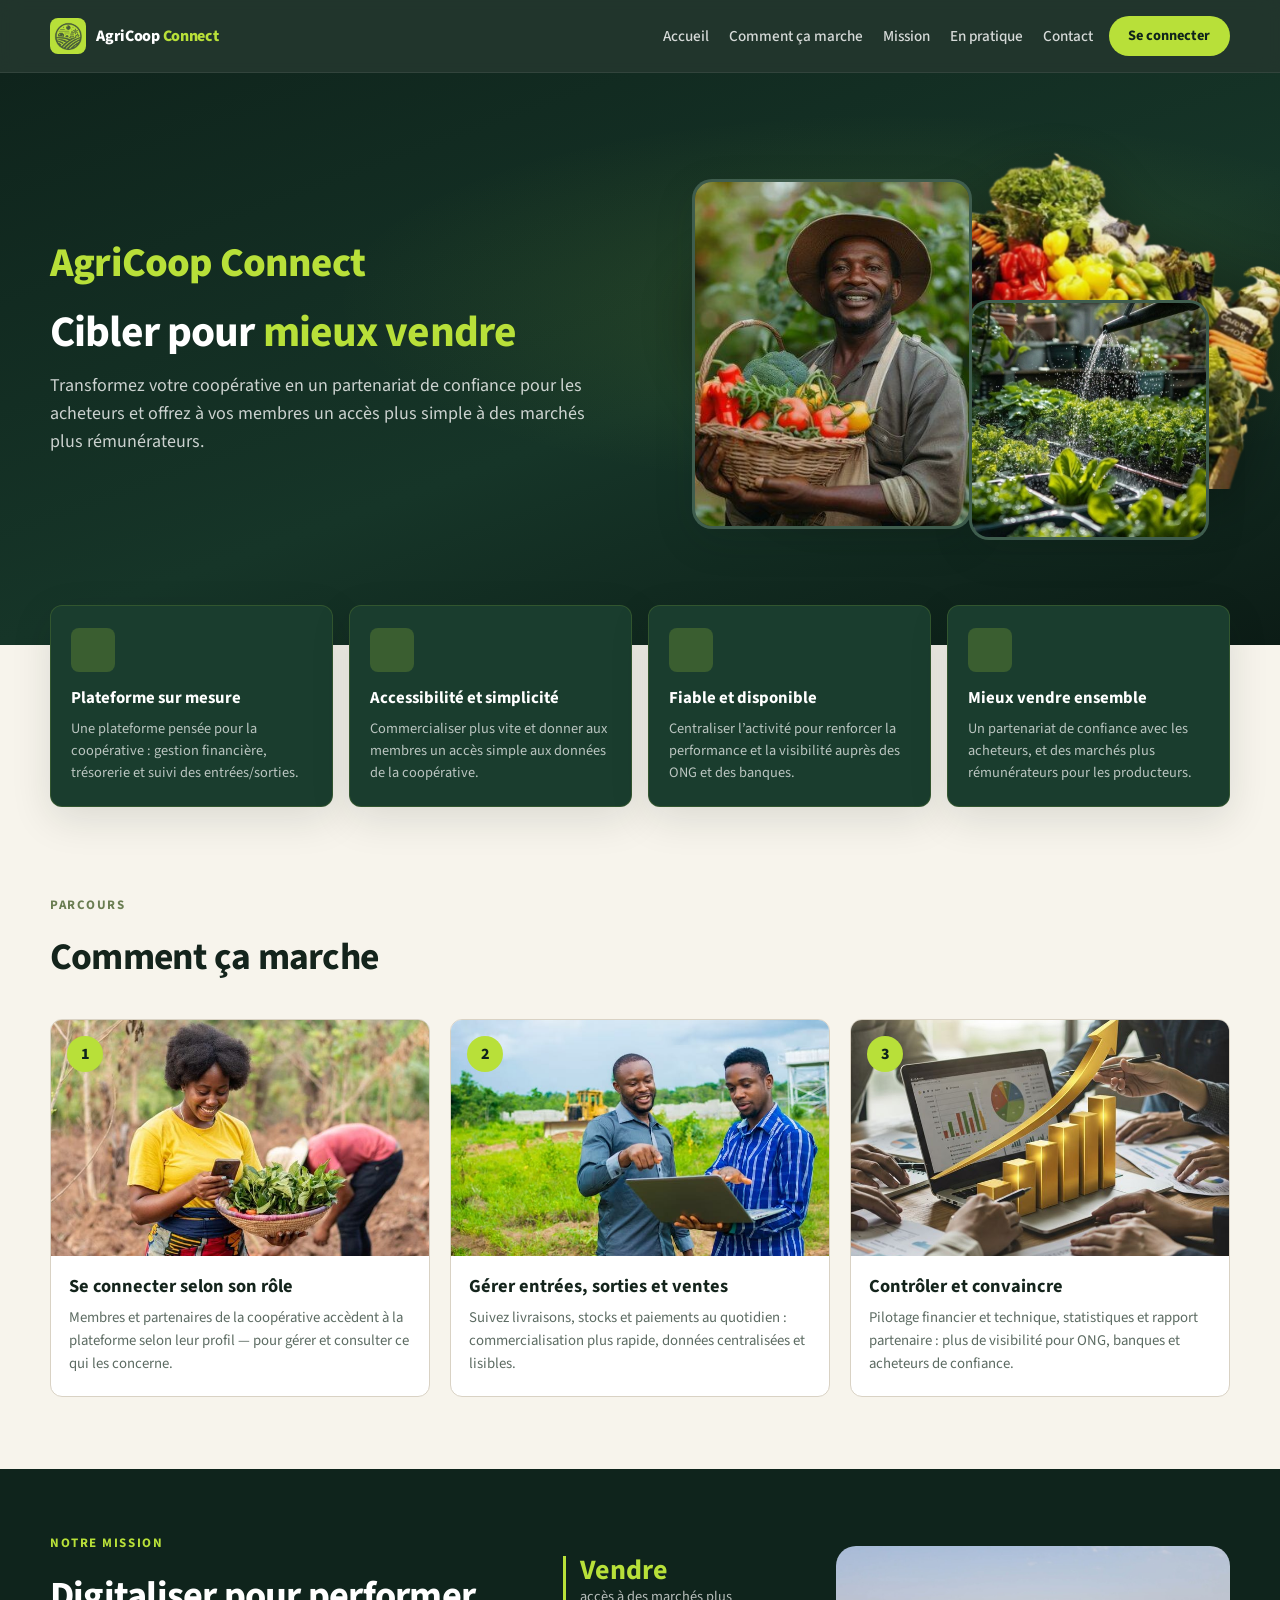
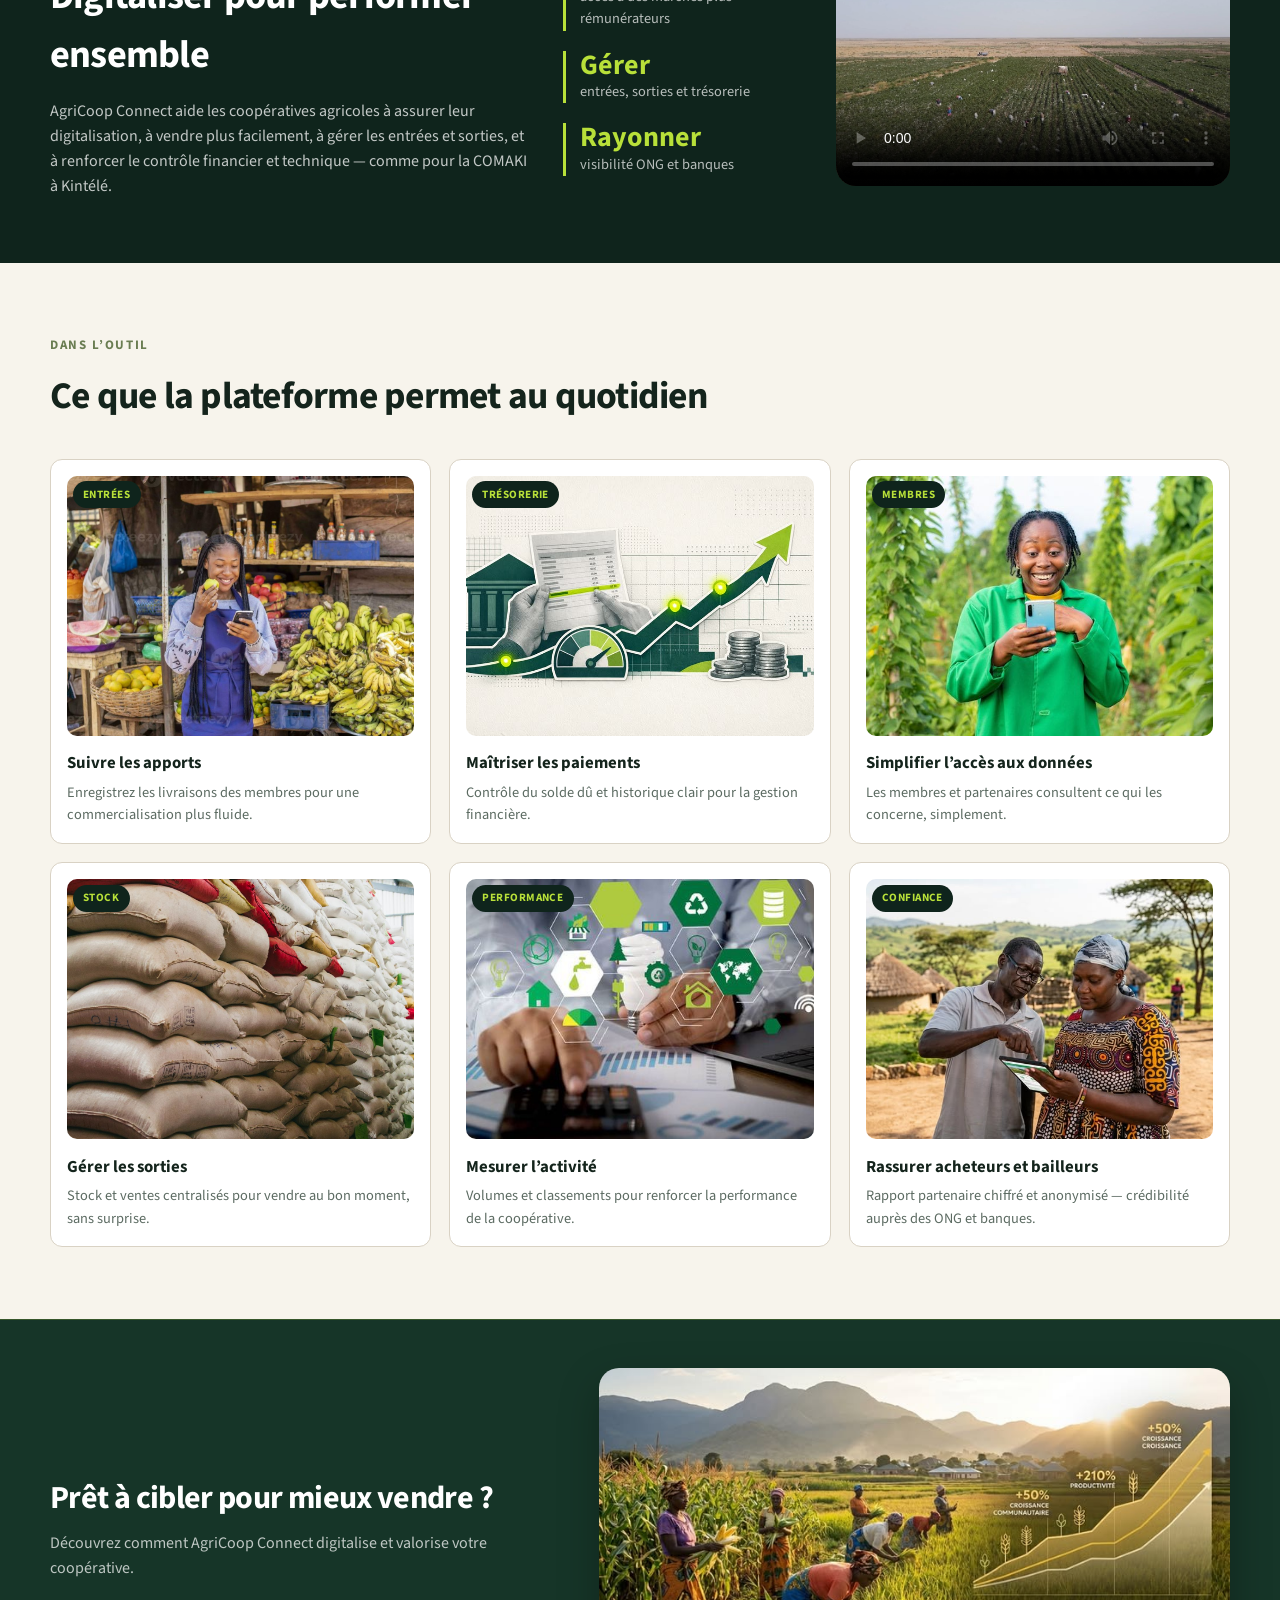
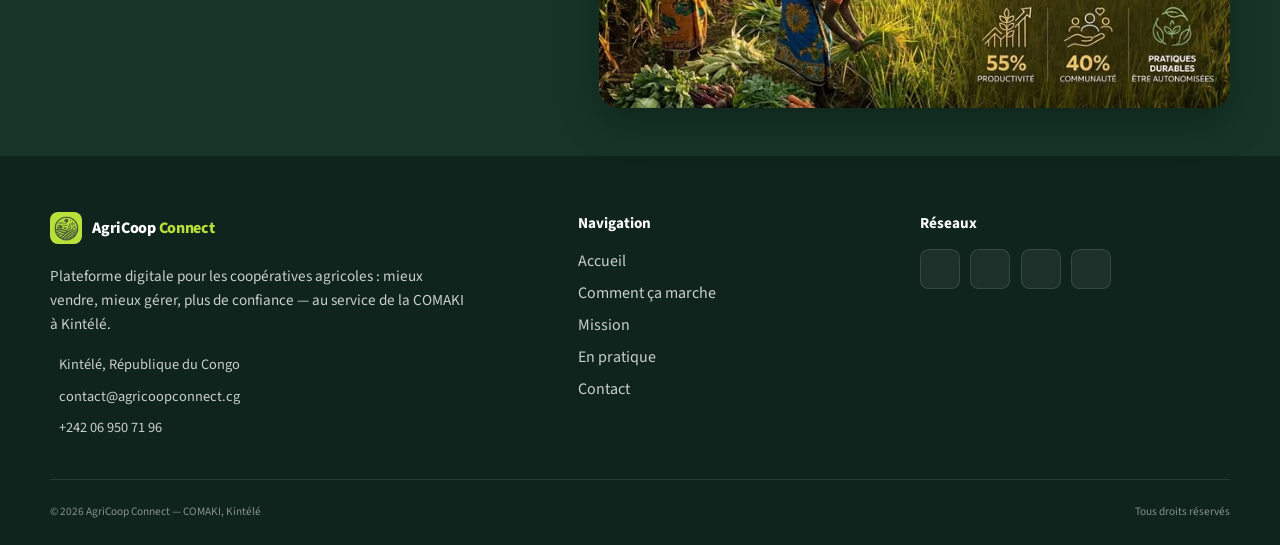
==== frontend/LandingPage/index.html @ df848887 "feat: ajoute la landing page AgriCoop Connect" ====
<!DOCTYPE html>
<html lang="fr">
<head>
  <meta charset="UTF-8">
  <meta name="viewport" content="width=device-width, initial-scale=1.0">
  <title>AgriCoop Connect — Cibler pour mieux vendre</title>
  <meta name="description" content="AgriCoop Connect aide les coopératives agricoles à digitaliser leur gestion, vendre plus facilement et renforcer le contrôle financier — pour les membres, les acheteurs et les partenaires.">
  <meta property="og:type" content="website">
  <meta property="og:locale" content="fr_CG">
  <meta property="og:title" content="AgriCoop Connect — Cibler pour mieux vendre">
  <meta property="og:description" content="Plateforme digitale pour les coopératives agricoles : mieux vendre, mieux gérer, plus de confiance.">
  <meta property="og:image" content="images/cta-cibler.png">
  <link rel="preconnect" href="https://fonts.googleapis.com">
  <link rel="preconnect" href="https://fonts.gstatic.com" crossorigin>
  <link href="https://fonts.googleapis.com/css2?family=Source+Sans+3:wght@400;500;600;700;800&display=swap" rel="stylesheet">
  <link rel="stylesheet" href="https://cdn.hugeicons.com/font/hgi-stroke-rounded.css">
  <link rel="stylesheet" href="landing.css">
</head>
<body>
  <input type="checkbox" id="nav-toggle" class="nav-toggle" hidden>

  <header class="site-header">
    <div class="container header-inner">
      <a class="logo" href="#home">
        <img class="logo-img" src="images/logo-agricoop.png" alt="">
        <span class="logo-text">AgriCoop <span class="logo-accent">Connect</span></span>
      </a>

      <nav id="main-nav" class="main-nav" aria-label="Navigation principale">
        <ul>
          <li><a href="#home">Accueil</a></li>
          <li><a href="#how-it-works">Comment ça marche</a></li>
          <li><a href="#mission">Mission</a></li>
          <li><a href="#practice">En pratique</a></li>
          <li><a href="#contact">Contact</a></li>
        </ul>
      </nav>

      <div class="header-actions">
        <a class="btn btn-primary header-login" href="../login/login.html">Se connecter</a>
        <label for="nav-toggle" class="hamburger" aria-label="Ouvrir ou fermer le menu">
          <span></span><span></span><span></span>
        </label>
      </div>
    </div>
  </header>

  <label for="nav-toggle" class="menu-overlay" aria-label="Fermer le menu"></label>

  <main id="main-content">
    <section id="home" class="hero" aria-labelledby="hero-title">
      <div class="container hero-grid">
        <div class="hero-content">
          <p class="hero-brand">AgriCoop Connect</p>
          <h1 id="hero-title">Cibler pour <span>mieux vendre</span></h1>
          <p class="hero-text">
            Transformez votre coopérative en un partenariat de confiance pour les acheteurs
            et offrez à vos membres un accès plus simple à des marchés plus rémunérateurs.
          </p>
          <p class="hero-actions">
            <a class="btn btn-primary" href="../login/login.html">Se connecter</a>
          </p>
        </div>

        <div class="hero-media">
          <img class="hero-bg" src="images/hero-fond.png" alt="" aria-hidden="true">
          <img class="hero-img hero-img-1" src="images/hero-recolte.jpg" alt="Agriculteurs récoltant des légumes dans un champ">
          <img class="hero-img hero-img-2" src="images/hero-legumes.jpg" alt="Panier de légumes frais issus de la coopérative">
        </div>
      </div>
    </section>

    <section class="features" aria-labelledby="features-title">
      <div class="container">
        <h2 id="features-title" class="sr-only">Nos engagements</h2>
        <ul class="features-grid">
          <li class="feature-card">
            <span class="feature-icon" aria-hidden="true">
              <i class="hgi-stroke hgi-money-bag-02"></i>
            </span>
            <h3>Plateforme sur mesure</h3>
            <p>Une plateforme pensée pour la coopérative : gestion financière, trésorerie et suivi des entrées/sorties.</p>
          </li>
          <li class="feature-card">
            <span class="feature-icon" aria-hidden="true">
              <i class="hgi-stroke hgi-flash"></i>
            </span>
            <h3>Accessibilité et simplicité</h3>
            <p>Commercialiser plus vite et donner aux membres un accès simple aux données de la coopérative.</p>
          </li>
          <li class="feature-card">
            <span class="feature-icon" aria-hidden="true">
              <i class="hgi-stroke hgi-shield-01"></i>
            </span>
            <h3>Fiable et disponible</h3>
            <p>Centraliser l’activité pour renforcer la performance et la visibilité auprès des ONG et des banques.</p>
          </li>
          <li class="feature-card">
            <span class="feature-icon" aria-hidden="true">
              <i class="hgi-stroke hgi-target-01"></i>
            </span>
            <h3>Mieux vendre ensemble</h3>
            <p>Un partenariat de confiance avec les acheteurs, et des marchés plus rémunérateurs pour les producteurs.</p>
          </li>
        </ul>
      </div>
    </section>

    <section id="how-it-works" class="section section-light" aria-labelledby="how-title">
      <div class="container">
        <header class="section-header">
          <p class="section-label section-label-muted">Parcours</p>
          <h2 id="how-title">Comment ça marche</h2>
        </header>

        <ol class="steps-grid">
          <li class="step-card">
            <span class="step-number" aria-hidden="true">1</span>
            <img src="images/etape-connexion.jpg" alt="Écran de connexion à AgriCoop Connect selon le rôle">
            <h3>Se connecter selon son rôle</h3>
            <p>
              Membres et partenaires de la coopérative accèdent à la plateforme
              selon leur profil — pour gérer et consulter ce qui les concerne.
            </p>
          </li>
          <li class="step-card">
            <span class="step-number" aria-hidden="true">2</span>
            <img src="images/etape-saisie.jpg" alt="Saisie d’une livraison et suivi des stocks dans l’outil">
            <h3>Gérer entrées, sorties et ventes</h3>
            <p>
              Suivez livraisons, stocks et paiements au quotidien :
              commercialisation plus rapide, données centralisées et lisibles.
            </p>
          </li>
          <li class="step-card">
            <span class="step-number" aria-hidden="true">3</span>
            <img src="images/etape-pilotage.jpg" alt="Tableau de bord avec statistiques et rapport partenaire">
            <h3>Contrôler et convaincre</h3>
            <p>
              Pilotage financier et technique, statistiques et rapport partenaire :
              plus de visibilité pour ONG, banques et acheteurs de confiance.
            </p>
          </li>
        </ol>
      </div>
    </section>

    <section id="mission" class="mission-banner" aria-labelledby="mission-title">
      <div class="container mission-grid">
        <div class="mission-content">
          <p class="section-label">Notre mission</p>
          <h2 id="mission-title">Digitaliser pour performer ensemble</h2>
          <p>
            AgriCoop Connect aide les coopératives agricoles à assurer leur digitalisation,
            à vendre plus facilement, à gérer les entrées et sorties, et à renforcer
            le contrôle financier et technique — comme pour la COMAKI à Kintélé.
          </p>
        </div>

        <ul class="mission-stats">
          <li>
            <strong>Vendre</strong>
            <span>accès à des marchés plus rémunérateurs</span>
          </li>
          <li>
            <strong>Gérer</strong>
            <span>entrées, sorties et trésorerie</span>
          </li>
          <li>
            <strong>Rayonner</strong>
            <span>visibilité ONG et banques</span>
          </li>
        </ul>

        <div class="mission-media">
          <video
            class="mission-video"
            src="images/ferme-champ.mp4"
            poster="images/ferme-champ-poster.jpg"
            controls
            playsinline
            preload="metadata"
            aria-label="Champ cultivé et activité des membres de la coopérative"
          ></video>
        </div>
      </div>
    </section>

    <section id="practice" class="section section-light" aria-labelledby="practice-title">
      <div class="container">
        <header class="section-header">
          <p class="section-label section-label-muted">Dans l’outil</p>
          <h2 id="practice-title">Ce que la plateforme permet au quotidien</h2>
        </header>

        <ul class="cards-grid">
          <li class="card">
            <span class="card-tag">Entrées</span>
            <img src="images/pratique-livraison.jpg" alt="Pesée de sacs de produits lors d’une livraison">
            <h3>Suivre les apports</h3>
            <p>Enregistrez les livraisons des membres pour une commercialisation plus fluide.</p>
          </li>
          <li class="card">
            <span class="card-tag">Trésorerie</span>
            <img src="images/pratique-paiement.jpg" alt="Remise d’un paiement à un membre de la coopérative">
            <h3>Maîtriser les paiements</h3>
            <p>Contrôle du solde dû et historique clair pour la gestion financière.</p>
          </li>
          <li class="card">
            <span class="card-tag">Membres</span>
            <img src="images/pratique-membre.jpg" alt="Groupe de membres de la coopérative agricole">
            <h3>Simplifier l’accès aux données</h3>
            <p>Les membres et partenaires consultent ce qui les concerne, simplement.</p>
          </li>
          <li class="card">
            <span class="card-tag">Stock</span>
            <img src="images/pratique-stock.jpg" alt="Sacs de stock entreposés dans un magasin agricole">
            <h3>Gérer les sorties</h3>
            <p>Stock et ventes centralisés pour vendre au bon moment, sans surprise.</p>
          </li>
          <li class="card">
            <span class="card-tag">Performance</span>
            <img src="images/pratique-classement.jpg" alt="Producteur consultant le suivi des volumes livrés">
            <h3>Mesurer l’activité</h3>
            <p>Volumes et classements pour renforcer la performance de la coopérative.</p>
          </li>
          <li class="card">
            <span class="card-tag">Confiance</span>
            <img src="images/pratique-rapport.jpg" alt="Échange d’un rapport chiffré avec un partenaire">
            <h3>Rassurer acheteurs et bailleurs</h3>
            <p>Rapport partenaire chiffré et anonymisé — crédibilité auprès des ONG et banques.</p>
          </li>
        </ul>
      </div>
    </section>

    <section class="cta" aria-labelledby="cta-title">
      <div class="container cta-grid">
        <div class="cta-content">
          <h2 id="cta-title">Prêt à cibler pour mieux vendre ?</h2>
          <p>Découvrez comment AgriCoop Connect digitalise et valorise votre coopérative.</p>
          <p class="cta-actions">
            <a class="btn btn-primary" href="../login/login.html">Se connecter</a>
          </p>
        </div>
        <div class="cta-media">
          <img src="images/cta-cibler.png" alt="Productrices au travail dans un champ">
        </div>
      </div>
    </section>
  </main>

  <footer id="contact" class="site-footer">
    <div class="container footer-grid">
      <div class="footer-brand">
        <a class="logo" href="#home">
          <img class="logo-img" src="images/logo-agricoop.png" alt="">
          <span class="logo-text">AgriCoop <span class="logo-accent">Connect</span></span>
        </a>
        <p>
          Plateforme digitale pour les coopératives agricoles : mieux vendre, mieux gérer,
          plus de confiance — au service de la COMAKI à Kintélé.
        </p>
        <address class="footer-contact">
          <p>
            <i class="hgi-stroke hgi-location-01" aria-hidden="true"></i>
            Kintélé, République du Congo
          </p>
          <p>
            <i class="hgi-stroke hgi-mail-01" aria-hidden="true"></i>
            <a href="mailto:contact@agricoopconnect.cg">contact@agricoopconnect.cg</a>
          </p>
          <p>
            <i class="hgi-stroke hgi-call" aria-hidden="true"></i>
            <a href="tel:+242069507196">+242 06 950 71 96</a>
          </p>
        </address>
      </div>

      <nav aria-labelledby="footer-nav-title">
        <h2 id="footer-nav-title" class="footer-title">Navigation</h2>
        <ul>
          <li><a href="#home">Accueil</a></li>
          <li><a href="#how-it-works">Comment ça marche</a></li>
          <li><a href="#mission">Mission</a></li>
          <li><a href="#practice">En pratique</a></li>
          <li><a href="#contact">Contact</a></li>
        </ul>
      </nav>

      <div>
        <h2 class="footer-title" id="footer-social-title">Réseaux</h2>
        <ul class="social-links" aria-labelledby="footer-social-title">
          <li>
            <a href="https://www.facebook.com/" target="_blank" rel="noopener noreferrer" aria-label="Facebook (nouvel onglet)">
              <i class="hgi-stroke hgi-facebook-02" aria-hidden="true"></i>
            </a>
          </li>
          <li>
            <a href="https://www.instagram.com/" target="_blank" rel="noopener noreferrer" aria-label="Instagram (nouvel onglet)">
              <i class="hgi-stroke hgi-instagram" aria-hidden="true"></i>
            </a>
          </li>
          <li>
            <a href="https://www.linkedin.com/" target="_blank" rel="noopener noreferrer" aria-label="LinkedIn (nouvel onglet)">
              <i class="hgi-stroke hgi-linkedin-02" aria-hidden="true"></i>
            </a>
          </li>
          <li>
            <a href="https://wa.me/242069507196" target="_blank" rel="noopener noreferrer" aria-label="WhatsApp (nouvel onglet)">
              <i class="hgi-stroke hgi-whatsapp" aria-hidden="true"></i>
            </a>
          </li>
        </ul>
      </div>
    </div>
    <div class="container footer-bottom">
      <p><small>© 2026 AgriCoop Connect — COMAKI, Kintélé</small></p>
      <p><small>Tous droits réservés</small></p>
    </div>
  </footer>
</body>
</html>
---- frontend/LandingPage/landing.css ----
/* AgriCoop Connect — Landing page */

:root {
  --green-dark: #0f241c;
  --green-mid: #163528;
  --green-card: #1a3d2e;
  --lime: #b8e039;
  --lime-dark: #9bc42a;
  --cream: #f7f4ec;
  --white: #ffffff;
  --text: #14241c;
  --text-muted: #5c6b62;
  --border: #d9d2c4;
  --radius: 0.75rem;
  --radius-lg: 1.25rem;
  --shadow: 0 12px 40px rgba(15, 36, 28, 0.12);
  --font: "Source Sans 3", "Segoe UI", ui-sans-serif, system-ui, sans-serif;
  --header-height: 72px;
  --transition: 0.2s ease;
}

*,
*::before,
*::after {
  box-sizing: border-box;
  margin: 0;
  padding: 0;
}

html {
  scroll-behavior: smooth;
  scroll-padding-top: calc(var(--header-height) + 0.5rem);
}

@media (prefers-reduced-motion: reduce) {
  html {
    scroll-behavior: auto;
  }

  *,
  *::before,
  *::after {
    transition-duration: 0.01ms !important;
  }

  .step-card:hover {
    transform: none;
  }
}

body {
  font-family: var(--font);
  font-size: 1rem;
  line-height: 1.55;
  color: var(--text);
  background: var(--cream);
  -webkit-font-smoothing: antialiased;
}

img {
  display: block;
  max-width: 100%;
  height: auto;
}

a {
  color: inherit;
  text-decoration: none;
}

ul,
ol {
  list-style: none;
}

.sr-only {
  position: absolute;
  width: 1px;
  height: 1px;
  padding: 0;
  margin: -1px;
  overflow: hidden;
  clip: rect(0, 0, 0, 0);
  white-space: nowrap;
  border: 0;
}

:focus-visible {
  outline: 2px solid var(--lime);
  outline-offset: 3px;
}

.container {
  width: min(1180px, calc(100% - 2.5rem));
  margin-inline: auto;
}

/* ---------- Buttons ---------- */
.btn {
  display: inline-flex;
  align-items: center;
  justify-content: center;
  gap: 0.5rem;
  min-height: 48px;
  padding: 0 1.35rem;
  border-radius: 999px;
  border: 2px solid transparent;
  font: inherit;
  font-weight: 700;
  cursor: pointer;
  transition: background-color var(--transition), color var(--transition);
}

.btn-primary {
  background: var(--lime);
  color: var(--green-dark);
}

.btn-primary:hover {
  background: var(--lime-dark);
}

/* ---------- Header ---------- */
.site-header {
  position: sticky;
  top: 0;
  z-index: 50;
  background: rgba(15, 36, 28, 0.92);
  backdrop-filter: blur(10px);
  border-bottom: 1px solid rgba(255, 255, 255, 0.08);
}

.header-inner {
  display: flex;
  align-items: center;
  justify-content: space-between;
  gap: 1rem;
  min-height: var(--header-height);
}

.logo {
  display: inline-flex;
  align-items: center;
  gap: 0.65rem;
  color: #fff;
  font-weight: 800;
  letter-spacing: -0.02em;
}

.logo-img {
  width: 36px;
  height: 36px;
  border-radius: 0.5rem;
  background: var(--lime);
  object-fit: cover;
}

.logo-text {
  white-space: nowrap;
}

.logo-accent {
  color: var(--lime);
}

.footer-brand .logo-img {
  width: 32px;
  height: 32px;
}

.main-nav {
  margin-left: auto;
}

.main-nav ul {
  display: flex;
  align-items: center;
  gap: 1.25rem;
}

.main-nav a {
  color: rgba(255, 255, 255, 0.82);
  font-weight: 500;
  font-size: 0.95rem;
}

.main-nav a:hover {
  color: var(--lime);
}

.header-actions {
  display: flex;
  align-items: center;
  gap: 0.65rem;
  flex-shrink: 0;
}

.header-login {
  min-height: 40px;
  padding: 0 1.1rem;
  font-size: 0.9rem;
}

.hamburger {
  display: none;
  flex-direction: column;
  justify-content: center;
  gap: 5px;
  width: 42px;
  height: 42px;
  padding: 10px;
  border-radius: 0.5rem;
  border: 1px solid rgba(255, 255, 255, 0.2);
  background: transparent;
  cursor: pointer;
}

.hamburger span {
  display: block;
  height: 2px;
  background: #fff;
  border-radius: 2px;
}

.menu-overlay {
  display: none;
}

.nav-toggle {
  position: absolute;
  opacity: 0;
  pointer-events: none;
}

/* ---------- Hero ---------- */
.hero {
  background:
    radial-gradient(ellipse 80% 60% at 70% 40%, rgba(184, 224, 57, 0.12), transparent 55%),
    linear-gradient(160deg, var(--green-dark) 0%, var(--green-mid) 55%, #0c1c16 100%);
  color: #fff;
  padding: 4.5rem 0 5rem;
  overflow: hidden;
}

.hero-grid {
  display: grid;
  grid-template-columns: 1.05fr 0.95fr;
  gap: 3rem;
  align-items: center;
}

.section-label {
  margin-bottom: 0.85rem;
  font-size: 0.8125rem;
  font-weight: 700;
  letter-spacing: 0.12em;
  text-transform: uppercase;
  color: var(--lime);
}

.section-label-muted {
  color: #6a7d52;
}

.hero-brand {
  margin-bottom: 0.75rem;
  font-size: clamp(1.75rem, 3.2vw, 2.55rem);
  font-weight: 800;
  letter-spacing: -0.02em;
  color: var(--lime);
}

.hero h1 {
  margin-bottom: 1rem;
  font-size: clamp(1.85rem, 3.4vw, 2.75rem);
  font-weight: 700;
  line-height: 1.12;
  letter-spacing: -0.02em;
}

.hero h1 span {
  color: var(--lime);
}

.hero-text {
  max-width: 34rem;
  margin-bottom: 1.35rem;
  font-size: 1.125rem;
  color: rgba(255, 255, 255, 0.78);
}

.hero-actions {
  display: none;
  flex-wrap: wrap;
  gap: 0.85rem;
}

.hero-content {
  position: relative;
  z-index: 2;
}

.hero-media {
  position: relative;
  min-height: 420px;
}

.hero-bg {
  position: absolute;
  inset: -18% 0;
  width: auto;
  height: 100%;
  max-width: none;
  object-fit: contain;
  object-position: right center;
  z-index: 1;
  pointer-events: none;
  user-select: none;
  opacity: 0.95;
  filter: drop-shadow(0 12px 28px rgba(0, 0, 0, 0.35));
}

.hero-img {
  position: absolute;
  border-radius: var(--radius-lg);
  border: 3px solid rgba(255, 255, 255, 0.12);
  background: #244636;
  object-fit: cover;
  box-shadow: var(--shadow);
}

.hero-img-1 {
  width: min(280px, 58%);
  aspect-ratio: 4 / 5;
  top: 8%;
  left: 0;
  z-index: 2;
}

.hero-img-2 {
  width: min(240px, 50%);
  aspect-ratio: 1;
  right: 4%;
  bottom: 6%;
  z-index: 3;
}

/* ---------- Features ---------- */
.features {
  margin-top: -2.5rem;
  position: relative;
  z-index: 2;
  padding-bottom: 1rem;
}

.features-grid {
  display: grid;
  grid-template-columns: repeat(4, 1fr);
  gap: 1rem;
}

.feature-card {
  padding: 1.35rem 1.25rem;
  background: var(--green-card);
  color: #fff;
  border-radius: var(--radius);
  border: 1px solid rgba(184, 224, 57, 0.15);
  box-shadow: var(--shadow);
}

.feature-icon {
  display: grid;
  place-items: center;
  width: 44px;
  height: 44px;
  margin-bottom: 0.85rem;
  border-radius: 0.5rem;
  background: rgba(184, 224, 57, 0.2);
  color: var(--lime);
  line-height: 1;
}

.feature-icon .hgi-stroke {
  font-size: 1.35rem;
  color: inherit;
}

.feature-card h3 {
  margin-bottom: 0.4rem;
  font-size: 1.05rem;
}

.feature-card p {
  font-size: 0.9rem;
  color: rgba(255, 255, 255, 0.7);
}

/* ---------- Sections ---------- */
.section {
  padding: 4.5rem 0;
}

.section-light {
  background: var(--cream);
}

.section-header {
  margin-bottom: 2rem;
}

.section-header h2 {
  font-size: clamp(1.75rem, 3vw, 2.35rem);
  letter-spacing: -0.02em;
}

/* ---------- Steps ---------- */
.steps-grid {
  display: grid;
  grid-template-columns: repeat(3, 1fr);
  gap: 1.25rem;
}

.step-card {
  position: relative;
  display: flex;
  flex-direction: column;
  overflow: hidden;
  background: var(--white);
  border: 1px solid var(--border);
  border-radius: var(--radius);
  padding: 0 0 1.25rem;
  transition: transform var(--transition), box-shadow var(--transition), border-color var(--transition);
}

.step-card:hover {
  transform: translateY(-3px);
  box-shadow: var(--shadow);
  border-color: #c5d98a;
}

.step-number {
  position: absolute;
  top: 1rem;
  left: 1rem;
  z-index: 1;
  display: grid;
  place-items: center;
  width: 2.25rem;
  height: 2.25rem;
  border-radius: 999px;
  background: var(--lime);
  color: var(--green-dark);
  font-weight: 800;
  font-size: 1rem;
}

.step-card img {
  width: 100%;
  aspect-ratio: 16 / 10;
  object-fit: cover;
  background: #dfe8c8;
  margin-bottom: 1rem;
}

.step-card h3 {
  margin: 0 1.1rem 0.4rem;
  font-size: 1.15rem;
}

.step-card p {
  margin: 0 1.1rem;
  font-size: 0.925rem;
  color: var(--text-muted);
}

/* ---------- Mission ---------- */
.mission-banner {
  background: var(--green-dark);
  color: #fff;
  padding: 4rem 0;
}

.mission-grid {
  display: grid;
  grid-template-columns: 1.1fr 0.55fr 0.9fr;
  gap: 2rem;
  align-items: center;
}

.mission-content h2 {
  margin: 0.5rem 0 0.85rem;
  font-size: clamp(1.7rem, 3vw, 2.4rem);
  letter-spacing: -0.02em;
}

.mission-content > p:last-child {
  color: rgba(255, 255, 255, 0.75);
}

.mission-stats {
  display: flex;
  flex-direction: column;
  gap: 1.25rem;
}

.mission-stats li {
  display: flex;
  flex-direction: column;
  gap: 0.15rem;
  padding-left: 0.85rem;
  border-left: 3px solid var(--lime);
}

.mission-stats strong {
  font-size: 1.75rem;
  color: var(--lime);
  line-height: 1;
}

.mission-stats span {
  font-size: 0.9rem;
  color: rgba(255, 255, 255, 0.7);
}

.mission-media {
  border-radius: var(--radius-lg);
  overflow: hidden;
  min-height: 240px;
  background: #244636;
}

.mission-video {
  display: block;
  width: 100%;
  height: 100%;
  min-height: 240px;
  object-fit: cover;
  background: #244636;
}

/* ---------- Cards ---------- */
.cards-grid {
  display: grid;
  grid-template-columns: repeat(3, 1fr);
  gap: 1.15rem;
}

.card {
  position: relative;
  padding: 1rem;
  background: var(--white);
  border: 1px solid var(--border);
  border-radius: var(--radius);
  transition: box-shadow var(--transition);
}

.card:hover {
  box-shadow: var(--shadow);
}

.card-tag {
  position: absolute;
  top: 1.35rem;
  left: 1.35rem;
  z-index: 1;
  padding: 0.3rem 0.65rem;
  border-radius: 999px;
  background: var(--green-dark);
  color: var(--lime);
  font-size: 0.7rem;
  font-weight: 700;
  letter-spacing: 0.04em;
  text-transform: uppercase;
}

.card img {
  width: 100%;
  aspect-ratio: 4 / 3;
  margin-bottom: 0.9rem;
  border-radius: calc(var(--radius) - 2px);
  object-fit: cover;
  background: #e8efd4;
}

.card h3 {
  margin-bottom: 0.35rem;
  font-size: 1.05rem;
}

.card p {
  font-size: 0.9rem;
  color: var(--text-muted);
}

/* ---------- CTA ---------- */
.cta {
  background: var(--green-mid);
  color: #fff;
  padding: 3rem 0;
  border-top: 1px solid rgba(184, 224, 57, 0.2);
}

.cta-grid {
  display: grid;
  grid-template-columns: 0.9fr 1.1fr;
  gap: 2rem;
  align-items: center;
}

.cta-content h2 {
  margin-bottom: 0.5rem;
  font-size: clamp(1.55rem, 2.8vw, 2rem);
  letter-spacing: -0.02em;
}

.cta-content > p {
  margin-bottom: 1.35rem;
  color: rgba(255, 255, 255, 0.72);
}

.cta-actions {
  display: none;
  margin-bottom: 0;
}

.cta-media {
  border-radius: var(--radius-lg);
  overflow: hidden;
  min-height: 220px;
  background: #1f3d2e;
  box-shadow: 0 16px 40px rgba(0, 0, 0, 0.28);
}

.cta-media img {
  width: 100%;
  height: 100%;
  min-height: 220px;
  max-height: 340px;
  object-fit: cover;
  object-position: center;
}

/* ---------- Footer ---------- */
.site-footer {
  background: var(--green-dark);
  color: rgba(255, 255, 255, 0.78);
  padding: 3.5rem 0 1.5rem;
}

.footer-grid {
  display: grid;
  grid-template-columns: 1.6fr 1fr 1fr;
  gap: 2rem;
  margin-bottom: 2.5rem;
}

.footer-brand > p {
  margin-top: 0.85rem;
  max-width: 26rem;
  font-size: 0.95rem;
}

.footer-contact {
  margin-top: 1.15rem;
  display: flex;
  flex-direction: column;
  gap: 0.55rem;
  font-size: 0.9rem;
  font-style: normal;
}

.footer-contact p {
  display: flex;
  align-items: center;
  gap: 0.55rem;
  margin: 0;
}

.footer-contact .hgi-stroke {
  color: var(--lime);
  font-size: 1rem;
}

.social-links {
  display: flex;
  flex-wrap: wrap;
  gap: 0.65rem;
}

.social-links a {
  display: grid;
  place-items: center;
  width: 40px;
  height: 40px;
  border-radius: 0.55rem;
  background: rgba(255, 255, 255, 0.06);
  border: 1px solid rgba(255, 255, 255, 0.12);
  color: #fff;
  transition: background-color var(--transition), border-color var(--transition), color var(--transition);
}

.social-links a:hover {
  background: rgba(184, 224, 57, 0.18);
  border-color: rgba(184, 224, 57, 0.45);
  color: var(--lime);
}

.social-links .hgi-stroke {
  font-size: 1.15rem;
}

.footer-title {
  margin-bottom: 0.85rem;
  color: #fff;
  font-size: 0.95rem;
  font-weight: 700;
}

.site-footer nav li + li {
  margin-top: 0.45rem;
}

.site-footer a:hover {
  color: var(--lime);
}

.footer-bottom {
  display: flex;
  flex-wrap: wrap;
  justify-content: space-between;
  gap: 0.75rem;
  padding-top: 1.25rem;
  border-top: 1px solid rgba(255, 255, 255, 0.1);
  font-size: 0.85rem;
  color: rgba(255, 255, 255, 0.5);
}

/* ---------- Responsive ---------- */
@media (max-width: 1024px) {
  .hero-grid,
  .mission-grid {
    grid-template-columns: 1fr;
  }

  .hero-media {
    min-height: 340px;
    order: -1;
  }

  .steps-grid {
    grid-template-columns: 1fr;
  }

  .cards-grid {
    grid-template-columns: repeat(2, 1fr);
  }

  .features-grid {
    grid-template-columns: repeat(2, 1fr);
  }

  .mission-stats {
    flex-direction: row;
    flex-wrap: wrap;
  }

  .mission-stats li {
    flex: 1 1 140px;
  }
}

@media (max-width: 768px) {
  .container {
    width: min(100% - 1.5rem, 1180px);
  }

  .hamburger {
    display: flex;
  }

  .header-login {
    display: none;
  }

  .main-nav {
    position: fixed;
    inset: var(--header-height) 0 auto 0;
    z-index: 40;
    display: none;
    margin-left: 0;
    padding: 0.75rem 1rem 1rem;
    background: var(--green-dark);
    border-bottom: 1px solid rgba(255, 255, 255, 0.1);
  }

  .nav-toggle:checked ~ .site-header .main-nav {
    display: block;
  }

  .nav-toggle:checked ~ .menu-overlay {
    display: block;
    position: fixed;
    inset: var(--header-height) 0 0 0;
    z-index: 35;
    background: rgba(0, 0, 0, 0.35);
  }

  .main-nav ul {
    flex-direction: column;
    align-items: stretch;
    gap: 0;
  }

  .main-nav a {
    display: block;
    padding: 0.85rem 0.5rem;
    border-bottom: 1px solid rgba(255, 255, 255, 0.06);
  }

  .hero-content {
    display: flex;
    flex-direction: column;
  }

  .hero-actions {
    display: flex;
    order: 5;
    margin-top: 0.25rem;
  }

  .hero-actions .btn {
    width: 100%;
  }

  .cta-actions {
    display: block;
  }

  .hero {
    padding: 2.5rem 0 3.5rem;
  }

  .features {
    margin-top: -1.5rem;
  }

  .features-grid,
  .steps-grid,
  .cards-grid,
  .footer-grid {
    grid-template-columns: 1fr;
  }

  .section {
    padding: 3rem 0;
  }

  .cta-grid {
    grid-template-columns: 1fr;
  }

  .cta-media img {
    max-height: 260px;
  }

  .hero-bg {
    inset: 4% 0 8% 8%;
    height: 88%;
    opacity: 0.7;
  }
}

@media (max-width: 480px) {
  .hero-img-1 {
    width: 62%;
  }

  .hero-img-2 {
    width: 48%;
  }
}
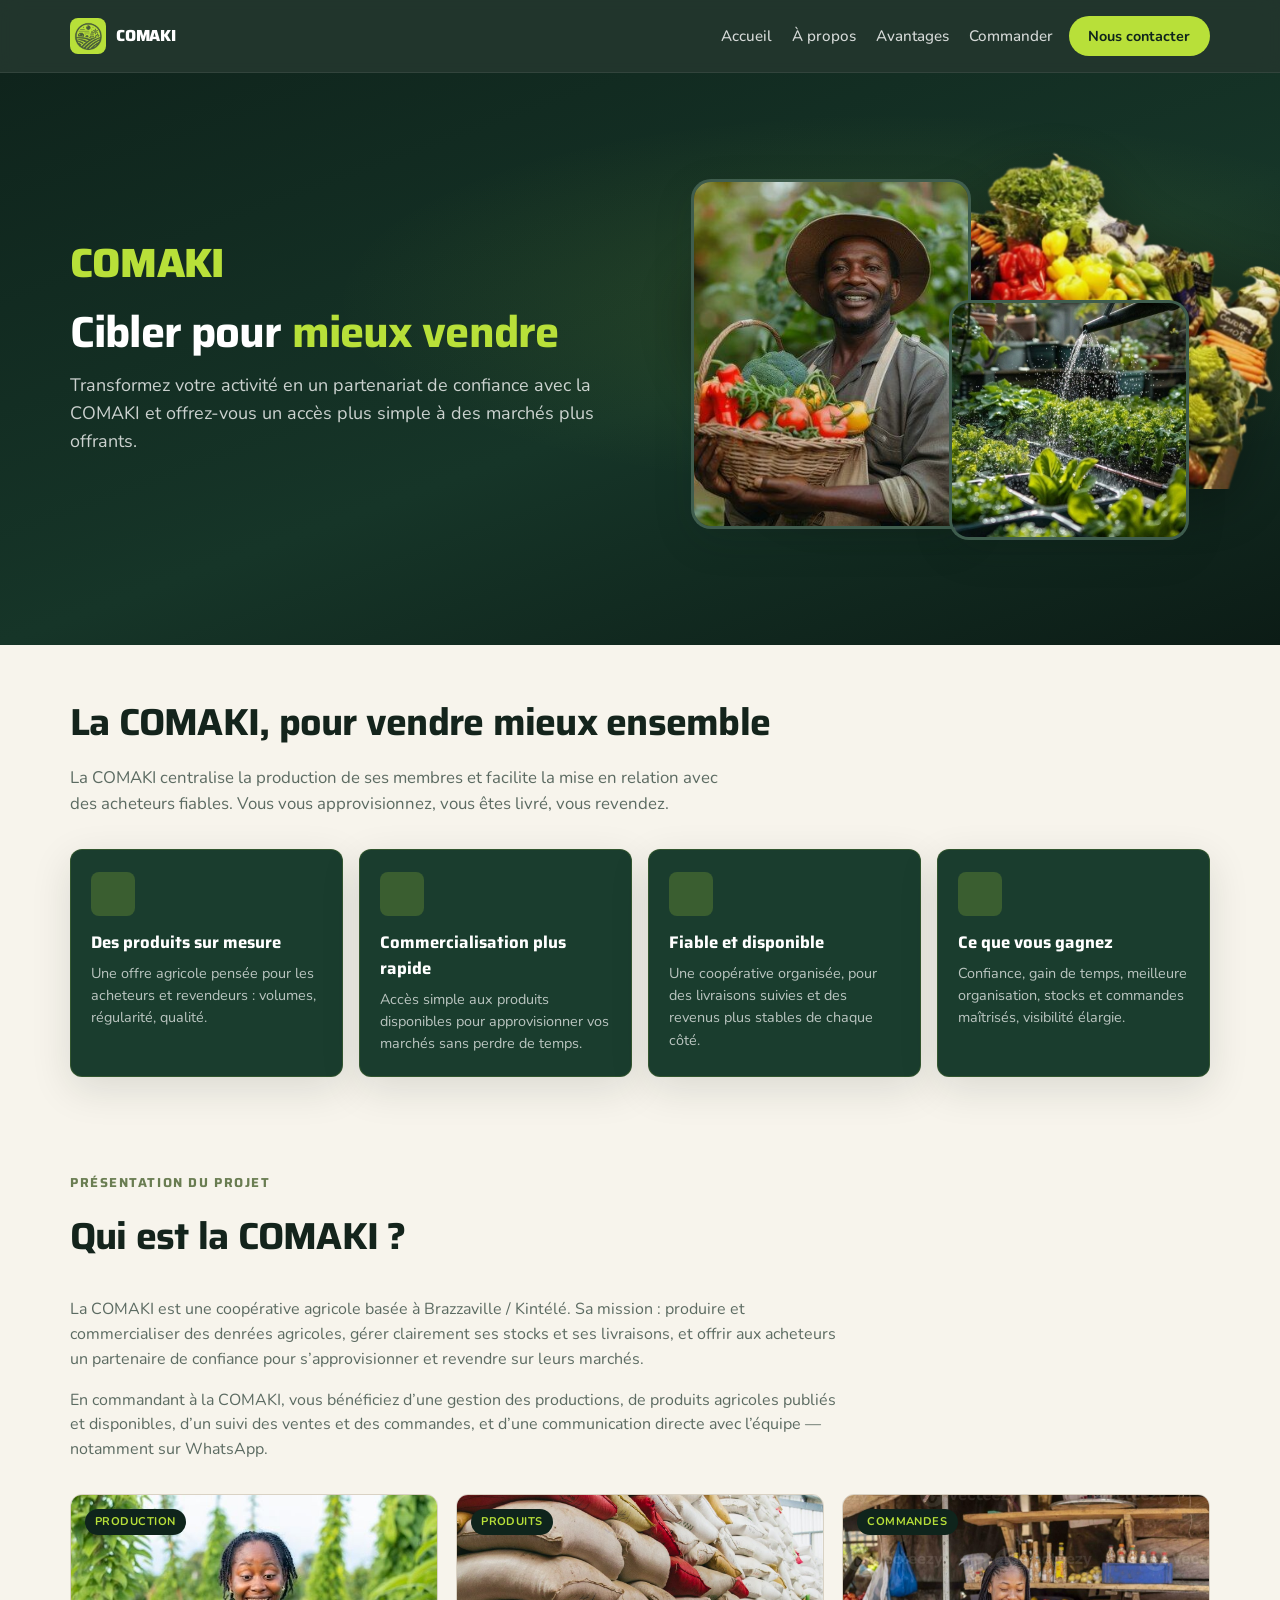
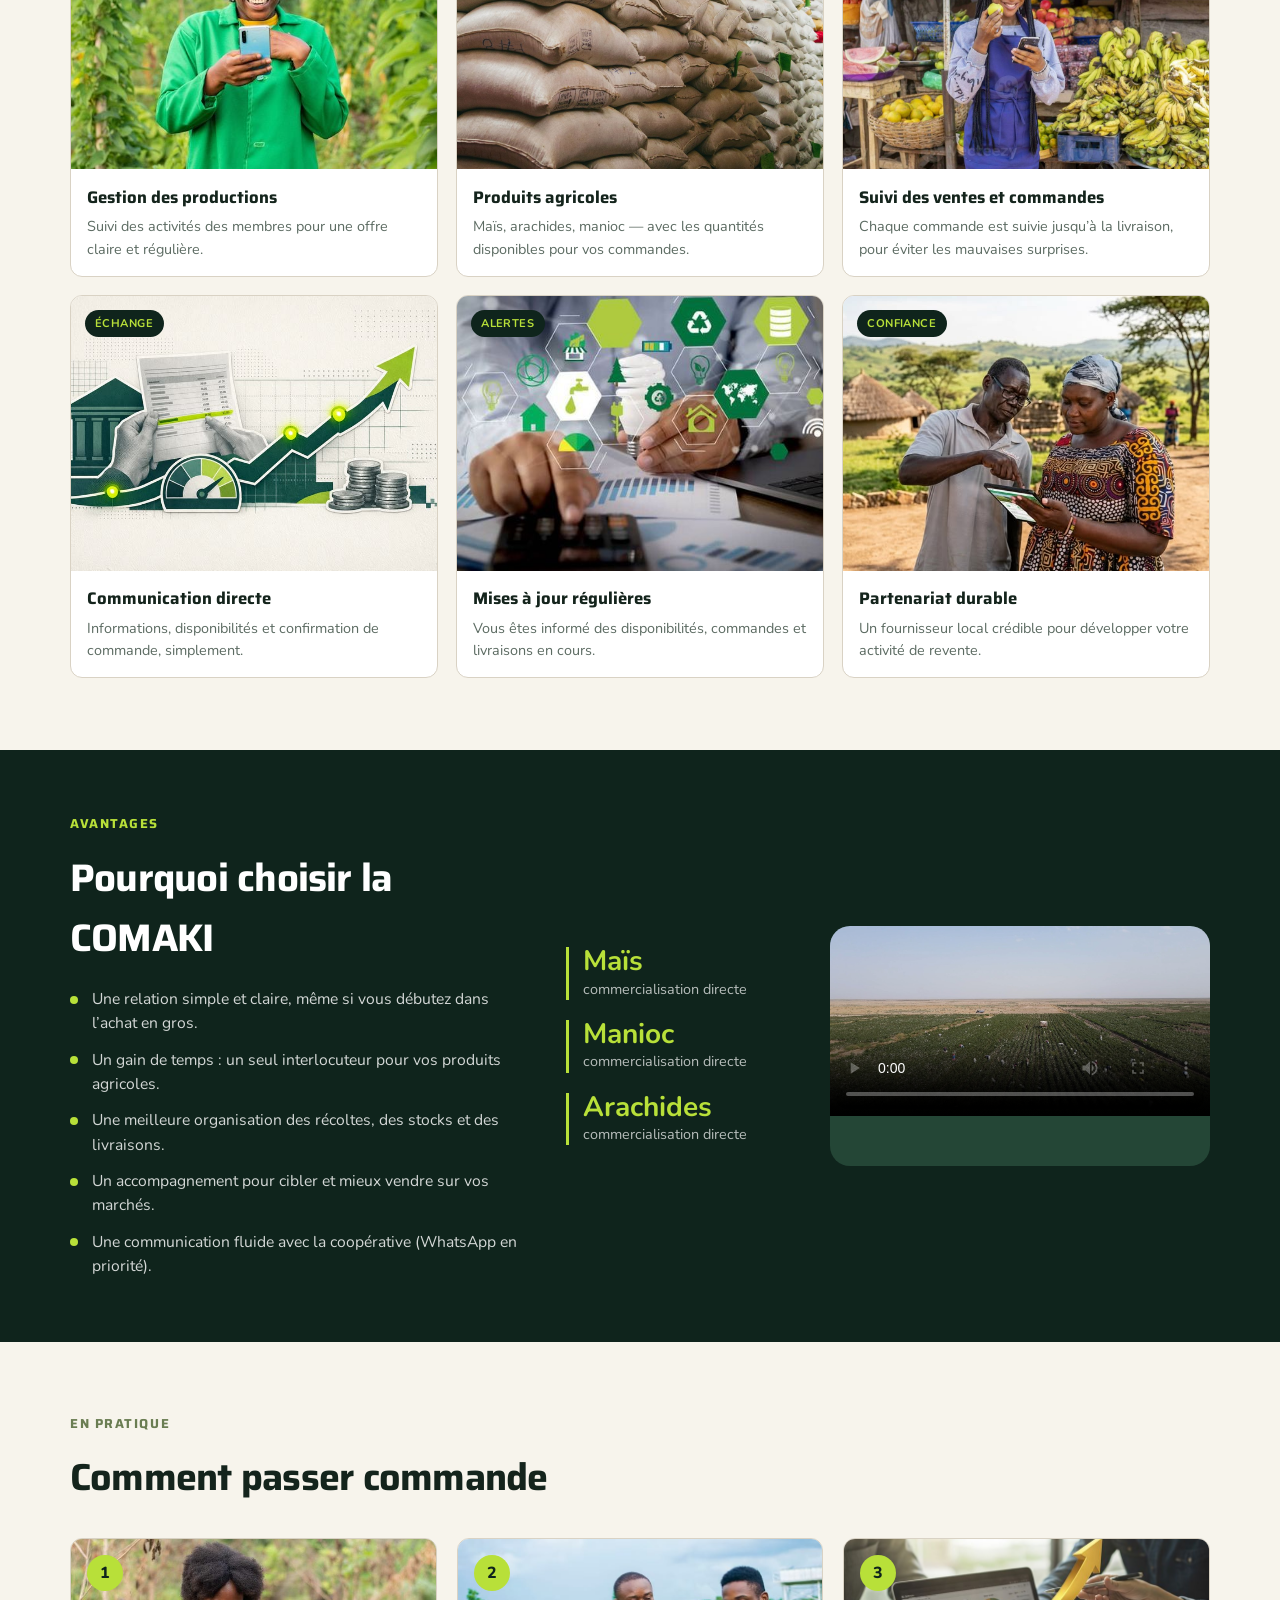
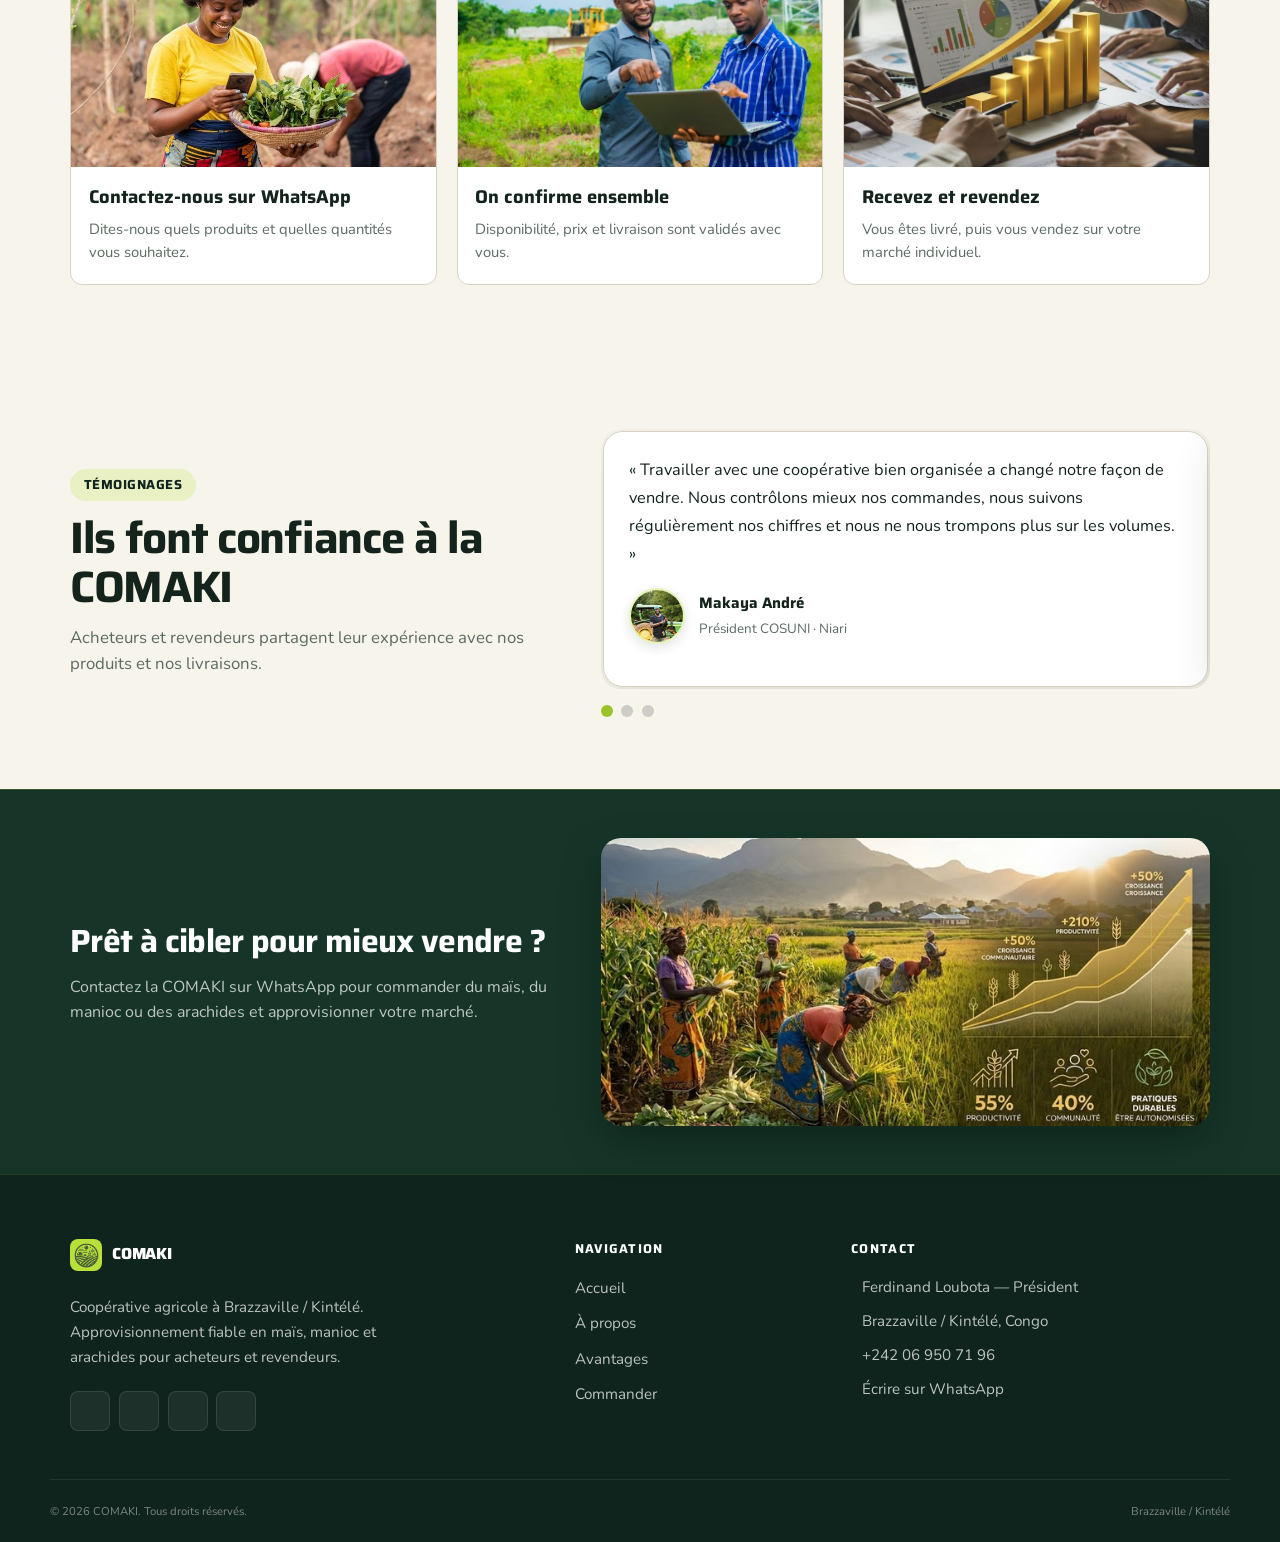
==== commit 58231cfe: "feat: restaure et peaufine la landing COMAKI dans LandingPage Corrige le footer, le carrousel, l'acc" ====
--- a/frontend/LandingPage/index.html
+++ b/frontend/LandingPage/index.html
@@ -3,16 +3,17 @@
 <head>
   <meta charset="UTF-8">
   <meta name="viewport" content="width=device-width, initial-scale=1.0">
-  <title>AgriCoop Connect — Cibler pour mieux vendre</title>
-  <meta name="description" content="AgriCoop Connect aide les coopératives agricoles à digitaliser leur gestion, vendre plus facilement et renforcer le contrôle financier — pour les membres, les acheteurs et les partenaires.">
+  <title>COMAKI — Cibler pour mieux vendre</title>
+  <link rel="icon" href="images/logo-agricoop.png" type="image/png">
+  <meta name="description" content="COMAKI : partenariat de confiance pour les acheteurs. Maïs, manioc, arachides — commandez et revendez sur vos marchés.">
   <meta property="og:type" content="website">
   <meta property="og:locale" content="fr_CG">
-  <meta property="og:title" content="AgriCoop Connect — Cibler pour mieux vendre">
-  <meta property="og:description" content="Plateforme digitale pour les coopératives agricoles : mieux vendre, mieux gérer, plus de confiance.">
+  <meta property="og:title" content="COMAKI — Cibler pour mieux vendre">
+  <meta property="og:description" content="Transformez votre activité en un partenariat de confiance avec la COMAKI et accédez à des marchés plus offrants.">
   <meta property="og:image" content="images/cta-cibler.png">
   <link rel="preconnect" href="https://fonts.googleapis.com">
   <link rel="preconnect" href="https://fonts.gstatic.com" crossorigin>
-  <link href="https://fonts.googleapis.com/css2?family=Source+Sans+3:wght@400;500;600;700;800&display=swap" rel="stylesheet">
+  <link href="https://fonts.googleapis.com/css2?family=Nunito:ital,wght@0,200..1000;1,200..1000&family=Saira:ital,wght@0,100..900;1,100..900&display=swap" rel="stylesheet">
   <link rel="stylesheet" href="https://cdn.hugeicons.com/font/hgi-stroke-rounded.css">
   <link rel="stylesheet" href="landing.css">
 </head>
@@ -23,152 +24,194 @@
     <div class="container header-inner">
       <a class="logo" href="#home">
         <img class="logo-img" src="images/logo-agricoop.png" alt="">
-        <span class="logo-text">AgriCoop <span class="logo-accent">Connect</span></span>
+        <span class="logo-text">COMAKI</span>
       </a>
 
       <nav id="main-nav" class="main-nav" aria-label="Navigation principale">
         <ul>
           <li><a href="#home">Accueil</a></li>
-          <li><a href="#how-it-works">Comment ça marche</a></li>
-          <li><a href="#mission">Mission</a></li>
-          <li><a href="#practice">En pratique</a></li>
-          <li><a href="#contact">Contact</a></li>
+          <li><a href="#product">À propos</a></li>
+          <li><a href="#advantages">Avantages</a></li>
+          <li><a href="#how">Commander</a></li>
         </ul>
       </nav>
 
       <div class="header-actions">
-        <a class="btn btn-primary header-login" href="../login/login.html">Se connecter</a>
-        <label for="nav-toggle" class="hamburger" aria-label="Ouvrir ou fermer le menu">
+        <a
+          class="btn btn-primary header-cta"
+          href="https://wa.me/242069507196?text=Bonjour%20COMAKI%2C%20je%20souhaite%20passer%20une%20commande."
+          target="_blank"
+          rel="noopener noreferrer"
+        >Nous contacter</a>
+        <label for="nav-toggle" class="hamburger">
+          <span class="sr-only">Ouvrir ou fermer le menu</span>
           <span></span><span></span><span></span>
         </label>
       </div>
     </div>
   </header>
 
-  <label for="nav-toggle" class="menu-overlay" aria-label="Fermer le menu"></label>
+  <label for="nav-toggle" class="menu-overlay"><span class="sr-only">Fermer le menu</span></label>
 
   <main id="main-content">
     <section id="home" class="hero" aria-labelledby="hero-title">
       <div class="container hero-grid">
         <div class="hero-content">
-          <p class="hero-brand">AgriCoop Connect</p>
+          <p class="hero-brand">COMAKI</p>
           <h1 id="hero-title">Cibler pour <span>mieux vendre</span></h1>
           <p class="hero-text">
-            Transformez votre coopérative en un partenariat de confiance pour les acheteurs
-            et offrez à vos membres un accès plus simple à des marchés plus rémunérateurs.
+            Transformez votre activité en un partenariat de confiance avec la COMAKI
+            et offrez-vous un accès plus simple à des marchés plus offrants.
           </p>
           <p class="hero-actions">
-            <a class="btn btn-primary" href="../login/login.html">Se connecter</a>
+            <a
+              class="btn btn-primary"
+              href="https://wa.me/242069507196?text=Bonjour%20COMAKI%2C%20je%20souhaite%20passer%20une%20commande."
+              target="_blank"
+              rel="noopener noreferrer"
+            >Nous contacter</a>
           </p>
         </div>
 
         <div class="hero-media">
-          <img class="hero-bg" src="images/hero-fond.png" alt="" aria-hidden="true">
-          <img class="hero-img hero-img-1" src="images/hero-recolte.jpg" alt="Agriculteurs récoltant des légumes dans un champ">
-          <img class="hero-img hero-img-2" src="images/hero-legumes.jpg" alt="Panier de légumes frais issus de la coopérative">
-        </div>
-      </div>
-    </section>
-
-    <section class="features" aria-labelledby="features-title">
+          <img class="hero-bg" src="images/hero-fond.png" alt="">
+          <img class="hero-img hero-img-1" src="images/hero-recolte.jpg" alt="Récolte agricole de la COMAKI">
+          <img class="hero-img hero-img-2" src="images/hero-legumes.jpg" alt="Produits agricoles prêts à la commercialisation">
+        </div>
+      </div>
+    </section>
+
+    <section id="value" class="features" aria-labelledby="value-title">
       <div class="container">
-        <h2 id="features-title" class="sr-only">Nos engagements</h2>
+        <header class="section-header">
+          <h2 id="value-title">La COMAKI, pour vendre mieux ensemble</h2>
+          <p class="section-intro">
+            La COMAKI centralise la production de ses membres et facilite la mise en relation
+            avec des acheteurs fiables. Vous vous approvisionnez, vous êtes livré, vous revendez.
+          </p>
+        </header>
+
         <ul class="features-grid">
           <li class="feature-card">
             <span class="feature-icon" aria-hidden="true">
-              <i class="hgi-stroke hgi-money-bag-02"></i>
+              <i class="hgi-stroke hgi-plant-01"></i>
             </span>
-            <h3>Plateforme sur mesure</h3>
-            <p>Une plateforme pensée pour la coopérative : gestion financière, trésorerie et suivi des entrées/sorties.</p>
+            <h3>Des produits sur mesure</h3>
+            <p>Une offre agricole pensée pour les acheteurs et revendeurs&nbsp;: volumes, régularité, qualité.</p>
           </li>
           <li class="feature-card">
             <span class="feature-icon" aria-hidden="true">
               <i class="hgi-stroke hgi-flash"></i>
             </span>
-            <h3>Accessibilité et simplicité</h3>
-            <p>Commercialiser plus vite et donner aux membres un accès simple aux données de la coopérative.</p>
+            <h3>Commercialisation plus rapide</h3>
+            <p>Accès simple aux produits disponibles pour approvisionner vos marchés sans perdre de temps.</p>
           </li>
           <li class="feature-card">
             <span class="feature-icon" aria-hidden="true">
               <i class="hgi-stroke hgi-shield-01"></i>
             </span>
             <h3>Fiable et disponible</h3>
-            <p>Centraliser l’activité pour renforcer la performance et la visibilité auprès des ONG et des banques.</p>
+            <p>Une coopérative organisée, pour des livraisons suivies et des revenus plus stables de chaque côté.</p>
           </li>
           <li class="feature-card">
             <span class="feature-icon" aria-hidden="true">
               <i class="hgi-stroke hgi-target-01"></i>
             </span>
-            <h3>Mieux vendre ensemble</h3>
-            <p>Un partenariat de confiance avec les acheteurs, et des marchés plus rémunérateurs pour les producteurs.</p>
-          </li>
-        </ul>
-      </div>
-    </section>
-
-    <section id="how-it-works" class="section section-light" aria-labelledby="how-title">
+            <h3>Ce que vous gagnez</h3>
+            <p>Confiance, gain de temps, meilleure organisation, stocks et commandes maîtrisés, visibilité élargie.</p>
+          </li>
+        </ul>
+      </div>
+    </section>
+
+    <section id="product" class="section section-light" aria-labelledby="product-title">
       <div class="container">
         <header class="section-header">
-          <p class="section-label section-label-muted">Parcours</p>
-          <h2 id="how-title">Comment ça marche</h2>
+          <p class="section-label section-label-muted">Présentation du projet</p>
+          <h2 id="product-title">Qui est la COMAKI&nbsp;?</h2>
         </header>
 
-        <ol class="steps-grid">
-          <li class="step-card">
-            <span class="step-number" aria-hidden="true">1</span>
-            <img src="images/etape-connexion.jpg" alt="Écran de connexion à AgriCoop Connect selon le rôle">
-            <h3>Se connecter selon son rôle</h3>
-            <p>
-              Membres et partenaires de la coopérative accèdent à la plateforme
-              selon leur profil — pour gérer et consulter ce qui les concerne.
-            </p>
-          </li>
-          <li class="step-card">
-            <span class="step-number" aria-hidden="true">2</span>
-            <img src="images/etape-saisie.jpg" alt="Saisie d’une livraison et suivi des stocks dans l’outil">
-            <h3>Gérer entrées, sorties et ventes</h3>
-            <p>
-              Suivez livraisons, stocks et paiements au quotidien :
-              commercialisation plus rapide, données centralisées et lisibles.
-            </p>
-          </li>
-          <li class="step-card">
-            <span class="step-number" aria-hidden="true">3</span>
-            <img src="images/etape-pilotage.jpg" alt="Tableau de bord avec statistiques et rapport partenaire">
-            <h3>Contrôler et convaincre</h3>
-            <p>
-              Pilotage financier et technique, statistiques et rapport partenaire :
-              plus de visibilité pour ONG, banques et acheteurs de confiance.
-            </p>
-          </li>
-        </ol>
-      </div>
-    </section>
-
-    <section id="mission" class="mission-banner" aria-labelledby="mission-title">
+        <div class="offer-intro">
+          <p>
+            La COMAKI est une coopérative agricole basée à Brazzaville / Kintélé.
+            Sa mission&nbsp;: produire et commercialiser des denrées agricoles, gérer clairement
+            ses stocks et ses livraisons, et offrir aux acheteurs un partenaire de confiance
+            pour s’approvisionner et revendre sur leurs marchés.
+          </p>
+          <p>
+            En commandant à la COMAKI, vous bénéficiez d’une gestion des productions,
+            de produits agricoles publiés et disponibles, d’un suivi des ventes et des commandes,
+            et d’une communication directe avec l’équipe — notamment sur WhatsApp.
+          </p>
+        </div>
+
+        <ul class="cards-grid">
+          <li class="card">
+            <span class="card-tag">Production</span>
+            <img src="images/pratique-membre.jpg" alt="Producteurs membres de la COMAKI">
+            <h3>Gestion des productions</h3>
+            <p>Suivi des activités des membres pour une offre claire et régulière.</p>
+          </li>
+          <li class="card">
+            <span class="card-tag">Produits</span>
+            <img src="images/pratique-stock.jpg" alt="Stocks de maïs, arachides et manioc">
+            <h3>Produits agricoles</h3>
+            <p>Maïs, arachides, manioc — avec les quantités disponibles pour vos commandes.</p>
+          </li>
+          <li class="card">
+            <span class="card-tag">Commandes</span>
+            <img src="images/pratique-livraison.jpg" alt="Préparation d’une livraison pour un acheteur">
+            <h3>Suivi des ventes et commandes</h3>
+            <p>Chaque commande est suivie jusqu’à la livraison, pour éviter les mauvaises surprises.</p>
+          </li>
+          <li class="card">
+            <span class="card-tag">Échange</span>
+            <img src="images/pratique-paiement.jpg" alt="Échange avec un client de la COMAKI">
+            <h3>Communication directe</h3>
+            <p>Informations, disponibilités et confirmation de commande, simplement.</p>
+          </li>
+          <li class="card">
+            <span class="card-tag">Alertes</span>
+            <img src="images/pratique-classement.jpg" alt="Suivi des disponibilités et des livraisons">
+            <h3>Mises à jour régulières</h3>
+            <p>Vous êtes informé des disponibilités, commandes et livraisons en cours.</p>
+          </li>
+          <li class="card">
+            <span class="card-tag">Confiance</span>
+            <img src="images/pratique-rapport.jpg" alt="Partenariat commercial avec la COMAKI">
+            <h3>Partenariat durable</h3>
+            <p>Un fournisseur local crédible pour développer votre activité de revente.</p>
+          </li>
+        </ul>
+      </div>
+    </section>
+
+    <section id="advantages" class="mission-banner" aria-labelledby="advantages-title">
       <div class="container mission-grid">
         <div class="mission-content">
-          <p class="section-label">Notre mission</p>
-          <h2 id="mission-title">Digitaliser pour performer ensemble</h2>
-          <p>
-            AgriCoop Connect aide les coopératives agricoles à assurer leur digitalisation,
-            à vendre plus facilement, à gérer les entrées et sorties, et à renforcer
-            le contrôle financier et technique — comme pour la COMAKI à Kintélé.
-          </p>
+          <p class="section-label">Avantages</p>
+          <h2 id="advantages-title">Pourquoi choisir la COMAKI</h2>
+          <ul class="advantages-list">
+            <li>Une relation simple et claire, même si vous débutez dans l’achat en gros.</li>
+            <li>Un gain de temps&nbsp;: un seul interlocuteur pour vos produits agricoles.</li>
+            <li>Une meilleure organisation des récoltes, des stocks et des livraisons.</li>
+            <li>Un accompagnement pour cibler et mieux vendre sur vos marchés.</li>
+            <li>Une communication fluide avec la coopérative (WhatsApp en priorité).</li>
+          </ul>
         </div>
 
         <ul class="mission-stats">
           <li>
-            <strong>Vendre</strong>
-            <span>accès à des marchés plus rémunérateurs</span>
-          </li>
-          <li>
-            <strong>Gérer</strong>
-            <span>entrées, sorties et trésorerie</span>
-          </li>
-          <li>
-            <strong>Rayonner</strong>
-            <span>visibilité ONG et banques</span>
+            <strong>Maïs</strong>
+            <span>commercialisation directe</span>
+          </li>
+          <li>
+            <strong>Manioc</strong>
+            <span>commercialisation directe</span>
+          </li>
+          <li>
+            <strong>Arachides</strong>
+            <span>commercialisation directe</span>
           </li>
         </ul>
 
@@ -180,71 +223,172 @@
             controls
             playsinline
             preload="metadata"
-            aria-label="Champ cultivé et activité des membres de la coopérative"
+            aria-label="Activité agricole de la COMAKI"
           ></video>
         </div>
       </div>
     </section>
 
-    <section id="practice" class="section section-light" aria-labelledby="practice-title">
+    <section id="how" class="section section-light" aria-labelledby="how-title">
       <div class="container">
         <header class="section-header">
-          <p class="section-label section-label-muted">Dans l’outil</p>
-          <h2 id="practice-title">Ce que la plateforme permet au quotidien</h2>
+          <p class="section-label section-label-muted">En pratique</p>
+          <h2 id="how-title">Comment passer commande</h2>
         </header>
 
-        <ul class="cards-grid">
-          <li class="card">
-            <span class="card-tag">Entrées</span>
-            <img src="images/pratique-livraison.jpg" alt="Pesée de sacs de produits lors d’une livraison">
-            <h3>Suivre les apports</h3>
-            <p>Enregistrez les livraisons des membres pour une commercialisation plus fluide.</p>
-          </li>
-          <li class="card">
-            <span class="card-tag">Trésorerie</span>
-            <img src="images/pratique-paiement.jpg" alt="Remise d’un paiement à un membre de la coopérative">
-            <h3>Maîtriser les paiements</h3>
-            <p>Contrôle du solde dû et historique clair pour la gestion financière.</p>
-          </li>
-          <li class="card">
-            <span class="card-tag">Membres</span>
-            <img src="images/pratique-membre.jpg" alt="Groupe de membres de la coopérative agricole">
-            <h3>Simplifier l’accès aux données</h3>
-            <p>Les membres et partenaires consultent ce qui les concerne, simplement.</p>
-          </li>
-          <li class="card">
-            <span class="card-tag">Stock</span>
-            <img src="images/pratique-stock.jpg" alt="Sacs de stock entreposés dans un magasin agricole">
-            <h3>Gérer les sorties</h3>
-            <p>Stock et ventes centralisés pour vendre au bon moment, sans surprise.</p>
-          </li>
-          <li class="card">
-            <span class="card-tag">Performance</span>
-            <img src="images/pratique-classement.jpg" alt="Producteur consultant le suivi des volumes livrés">
-            <h3>Mesurer l’activité</h3>
-            <p>Volumes et classements pour renforcer la performance de la coopérative.</p>
-          </li>
-          <li class="card">
-            <span class="card-tag">Confiance</span>
-            <img src="images/pratique-rapport.jpg" alt="Échange d’un rapport chiffré avec un partenaire">
-            <h3>Rassurer acheteurs et bailleurs</h3>
-            <p>Rapport partenaire chiffré et anonymisé — crédibilité auprès des ONG et banques.</p>
-          </li>
-        </ul>
+        <ol class="steps-grid">
+          <li class="step-card">
+            <span class="step-number" aria-hidden="true">1</span>
+            <img src="images/etape-connexion.jpg" alt="Contact WhatsApp avec la COMAKI">
+            <h3>Contactez-nous sur WhatsApp</h3>
+            <p>Dites-nous quels produits et quelles quantités vous souhaitez.</p>
+          </li>
+          <li class="step-card">
+            <span class="step-number" aria-hidden="true">2</span>
+            <img src="images/etape-saisie.jpg" alt="Validation de la commande">
+            <h3>On confirme ensemble</h3>
+            <p>Disponibilité, prix et livraison sont validés avec vous.</p>
+          </li>
+          <li class="step-card">
+            <span class="step-number" aria-hidden="true">3</span>
+            <img src="images/etape-pilotage.jpg" alt="Revente sur un marché local">
+            <h3>Recevez et revendez</h3>
+            <p>Vous êtes livré, puis vous vendez sur votre marché individuel.</p>
+          </li>
+        </ol>
+      </div>
+    </section>
+
+    <section id="avis" class="testimonials" aria-labelledby="testimonials-title">
+      <div class="container testimonials-layout">
+        <div>
+          <p class="section-tag">Témoignages</p>
+          <h2 id="testimonials-title" class="section-title">
+            Ils font confiance à la COMAKI
+          </h2>
+          <p class="section-lead">
+            Acheteurs et revendeurs partagent leur expérience avec nos produits
+            et nos livraisons.
+          </p>
+        </div>
+
+        <div
+          class="testimonial-slider"
+          role="region"
+          aria-roledescription="carrousel"
+          aria-label="Avis clients"
+        >
+          <div class="testimonial-viewport">
+            <div class="testimonial-track">
+              <article class="testimonial-slide" id="slide-1">
+                <div class="testimonial-card">
+                  <h3 class="sr-only">Avis de Makaya André</h3>
+                  <blockquote>
+                    « Travailler avec une coopérative bien organisée a changé
+                    notre façon de vendre. Nous contrôlons mieux nos commandes,
+                    nous suivons régulièrement nos chiffres et nous ne nous
+                    trompons plus sur les volumes. »
+                  </blockquote>
+                  <div class="testimonial-author">
+                    <img
+                      class="avatar-photo"
+                      src="images/avatar-1.jpg"
+                      alt="Portrait de Makaya André"
+                      loading="lazy"
+                    >
+                    <div>
+                      <cite><strong>Makaya André</strong></cite>
+                      <span>Président COSUNI · Niari</span>
+                    </div>
+                  </div>
+                </div>
+              </article>
+
+              <article class="testimonial-slide" id="slide-2">
+                <div class="testimonial-card">
+                  <h3 class="sr-only">Avis de Clarisse Mabiala</h3>
+                  <blockquote>
+                    « Je commande mon maïs et mon manioc à la COMAKI, je suis
+                    livrée, puis je revends sur mon marché. Simple, régulier,
+                    et les quantités sont toujours au rendez-vous. »
+                  </blockquote>
+                  <div class="testimonial-author">
+                    <img
+                      class="avatar-photo"
+                      src="images/avatar-2.jpg"
+                      alt="Portrait de Clarisse Mabiala"
+                      loading="lazy"
+                    >
+                    <div>
+                      <cite><strong>Clarisse Mabiala</strong></cite>
+                      <span>Revendeuse · Brazzaville</span>
+                    </div>
+                  </div>
+                </div>
+              </article>
+
+              <article class="testimonial-slide" id="slide-3">
+                <div class="testimonial-card">
+                  <h3 class="sr-only">Avis de Patrick Ndinga</h3>
+                  <blockquote>
+                    « Un message WhatsApp suffit pour passer commande.
+                    La COMAKI répond vite, confirme la disponibilité et livre
+                    ce dont j’ai besoin pour mon étal. »
+                  </blockquote>
+                  <div class="testimonial-author">
+                    <img
+                      class="avatar-photo"
+                      src="images/avatar-3.jpg"
+                      alt="Portrait de Patrick Ndinga"
+                      loading="lazy"
+                    >
+                    <div>
+                      <cite><strong>Patrick Ndinga</strong></cite>
+                      <span>Commerçant · Kintélé</span>
+                    </div>
+                  </div>
+                </div>
+              </article>
+            </div>
+          </div>
+
+          <div class="testimonial-dots" role="group" aria-label="Changer d'avis affiché">
+            <input class="testimonial-radio" type="radio" name="review" id="review-1" checked>
+            <label for="review-1">
+              <span class="sr-only">Afficher l'avis 1 sur 3 : Makaya André</span>
+            </label>
+            <input class="testimonial-radio" type="radio" name="review" id="review-2">
+            <label for="review-2">
+              <span class="sr-only">Afficher l'avis 2 sur 3 : Clarisse Mabiala</span>
+            </label>
+            <input class="testimonial-radio" type="radio" name="review" id="review-3">
+            <label for="review-3">
+              <span class="sr-only">Afficher l'avis 3 sur 3 : Patrick Ndinga</span>
+            </label>
+          </div>
+        </div>
       </div>
     </section>
 
     <section class="cta" aria-labelledby="cta-title">
       <div class="container cta-grid">
         <div class="cta-content">
-          <h2 id="cta-title">Prêt à cibler pour mieux vendre ?</h2>
-          <p>Découvrez comment AgriCoop Connect digitalise et valorise votre coopérative.</p>
+          <h2 id="cta-title">Prêt à cibler pour mieux vendre&nbsp;?</h2>
+          <p>
+            Contactez la COMAKI sur WhatsApp pour commander du maïs, du manioc ou des arachides
+            et approvisionner votre marché.
+          </p>
           <p class="cta-actions">
-            <a class="btn btn-primary" href="../login/login.html">Se connecter</a>
+            <a
+              class="btn btn-primary"
+              href="https://wa.me/242069507196?text=Bonjour%20COMAKI%2C%20je%20souhaite%20passer%20une%20commande."
+              target="_blank"
+              rel="noopener noreferrer"
+            >Nous contacter</a>
           </p>
         </div>
         <div class="cta-media">
-          <img src="images/cta-cibler.png" alt="Productrices au travail dans un champ">
+          <img src="images/cta-cibler.png" alt="Productrices de la COMAKI au champ">
         </div>
       </div>
     </section>
@@ -255,68 +399,82 @@
       <div class="footer-brand">
         <a class="logo" href="#home">
           <img class="logo-img" src="images/logo-agricoop.png" alt="">
-          <span class="logo-text">AgriCoop <span class="logo-accent">Connect</span></span>
+          <span class="logo-text">COMAKI</span>
         </a>
         <p>
-          Plateforme digitale pour les coopératives agricoles : mieux vendre, mieux gérer,
-          plus de confiance — au service de la COMAKI à Kintélé.
+          Coopérative agricole à Brazzaville / Kintélé.
+          Approvisionnement fiable en maïs, manioc et arachides
+          pour acheteurs et revendeurs.
         </p>
-        <address class="footer-contact">
-          <p>
-            <i class="hgi-stroke hgi-location-01" aria-hidden="true"></i>
-            Kintélé, République du Congo
-          </p>
-          <p>
-            <i class="hgi-stroke hgi-mail-01" aria-hidden="true"></i>
-            <a href="mailto:contact@agricoopconnect.cg">contact@agricoopconnect.cg</a>
-          </p>
-          <p>
-            <i class="hgi-stroke hgi-call" aria-hidden="true"></i>
-            <a href="tel:+242069507196">+242 06 950 71 96</a>
-          </p>
-        </address>
-      </div>
-
-      <nav aria-labelledby="footer-nav-title">
+        <ul class="social-links" aria-label="Réseaux sociaux">
+          <li>
+            <a href="https://www.facebook.com/" target="_blank" rel="noopener noreferrer" aria-label="Facebook">
+              <i class="hgi-stroke hgi-facebook-02" aria-hidden="true"></i>
+            </a>
+          </li>
+          <li>
+            <a href="https://www.instagram.com/" target="_blank" rel="noopener noreferrer" aria-label="Instagram">
+              <i class="hgi-stroke hgi-instagram" aria-hidden="true"></i>
+            </a>
+          </li>
+          <li>
+            <a href="https://www.linkedin.com/" target="_blank" rel="noopener noreferrer" aria-label="LinkedIn">
+              <i class="hgi-stroke hgi-linkedin-02" aria-hidden="true"></i>
+            </a>
+          </li>
+          <li>
+            <a
+              href="https://wa.me/242069507196?text=Bonjour%20COMAKI%2C%20je%20souhaite%20passer%20une%20commande."
+              target="_blank"
+              rel="noopener noreferrer"
+              aria-label="WhatsApp"
+            >
+              <i class="hgi-stroke hgi-whatsapp" aria-hidden="true"></i>
+            </a>
+          </li>
+        </ul>
+      </div>
+
+      <nav class="footer-nav" aria-labelledby="footer-nav-title">
         <h2 id="footer-nav-title" class="footer-title">Navigation</h2>
         <ul>
           <li><a href="#home">Accueil</a></li>
-          <li><a href="#how-it-works">Comment ça marche</a></li>
-          <li><a href="#mission">Mission</a></li>
-          <li><a href="#practice">En pratique</a></li>
-          <li><a href="#contact">Contact</a></li>
+          <li><a href="#product">À propos</a></li>
+          <li><a href="#advantages">Avantages</a></li>
+          <li><a href="#how">Commander</a></li>
         </ul>
       </nav>
 
-      <div>
-        <h2 class="footer-title" id="footer-social-title">Réseaux</h2>
-        <ul class="social-links" aria-labelledby="footer-social-title">
-          <li>
-            <a href="https://www.facebook.com/" target="_blank" rel="noopener noreferrer" aria-label="Facebook (nouvel onglet)">
-              <i class="hgi-stroke hgi-facebook-02" aria-hidden="true"></i>
-            </a>
-          </li>
-          <li>
-            <a href="https://www.instagram.com/" target="_blank" rel="noopener noreferrer" aria-label="Instagram (nouvel onglet)">
-              <i class="hgi-stroke hgi-instagram" aria-hidden="true"></i>
-            </a>
-          </li>
-          <li>
-            <a href="https://www.linkedin.com/" target="_blank" rel="noopener noreferrer" aria-label="LinkedIn (nouvel onglet)">
-              <i class="hgi-stroke hgi-linkedin-02" aria-hidden="true"></i>
-            </a>
-          </li>
-          <li>
-            <a href="https://wa.me/242069507196" target="_blank" rel="noopener noreferrer" aria-label="WhatsApp (nouvel onglet)">
-              <i class="hgi-stroke hgi-whatsapp" aria-hidden="true"></i>
-            </a>
-          </li>
-        </ul>
+      <div class="footer-contact-block">
+        <h2 class="footer-title" id="footer-contact-title">Contact</h2>
+        <address class="footer-contact" aria-labelledby="footer-contact-title">
+          <p>
+            <i class="hgi-stroke hgi-user-circle" aria-hidden="true"></i>
+            <span>Ferdinand Loubota — Président</span>
+          </p>
+          <p>
+            <i class="hgi-stroke hgi-location-01" aria-hidden="true"></i>
+            <span>Brazzaville / Kintélé, Congo</span>
+          </p>
+          <p>
+            <i class="hgi-stroke hgi-call" aria-hidden="true"></i>
+            <a href="tel:+242069507196">+242 06 950 71 96</a>
+          </p>
+          <p>
+            <i class="hgi-stroke hgi-whatsapp" aria-hidden="true"></i>
+            <a
+              href="https://wa.me/242069507196?text=Bonjour%20COMAKI%2C%20je%20souhaite%20passer%20une%20commande."
+              target="_blank"
+              rel="noopener noreferrer"
+            >Écrire sur WhatsApp</a>
+          </p>
+        </address>
       </div>
     </div>
+
     <div class="container footer-bottom">
-      <p><small>© 2026 AgriCoop Connect — COMAKI, Kintélé</small></p>
-      <p><small>Tous droits réservés</small></p>
+      <p><small>© 2026 COMAKI. Tous droits réservés.</small></p>
+      <p><small>Brazzaville / Kintélé</small></p>
     </div>
   </footer>
 </body>
--- a/frontend/LandingPage/landing.css
+++ b/frontend/LandingPage/landing.css
@@ -1,5 +1,3 @@
-/* AgriCoop Connect — Landing page */
-
 :root {
   --green-dark: #0f241c;
   --green-mid: #163528;
@@ -14,7 +12,8 @@
   --radius: 0.75rem;
   --radius-lg: 1.25rem;
   --shadow: 0 12px 40px rgba(15, 36, 28, 0.12);
-  --font: "Source Sans 3", "Segoe UI", ui-sans-serif, system-ui, sans-serif;
+  --font: "Nunito", "Segoe UI", ui-sans-serif, system-ui, sans-serif;
+  --font-display: "Saira", "Segoe UI", ui-sans-serif, system-ui, sans-serif;
   --header-height: 72px;
   --transition: 0.2s ease;
 }
@@ -45,6 +44,10 @@
 
   .step-card:hover {
     transform: none;
+  }
+
+  .testimonial-track {
+    transition: none;
   }
 }
 
@@ -57,10 +60,120 @@
   -webkit-font-smoothing: antialiased;
 }
 
+h1,
+h2,
+h3,
+.logo,
+.hero-brand,
+.section-label,
+.footer-title {
+  font-family: var(--font-display);
+}
+
 img {
   display: block;
   max-width: 100%;
   height: auto;
+}
+
+.logo-img {
+  width: 2.25rem;
+  height: 2.25rem;
+  border-radius: 0.5rem;
+  background: var(--lime);
+  object-fit: cover;
+}
+
+.footer-brand .logo-img {
+  width: 2rem;
+  height: 2rem;
+}
+
+.hero-bg {
+  position: absolute;
+  inset: -18% 0;
+  width: auto;
+  height: 100%;
+  max-width: none;
+  object-fit: contain;
+  object-position: right center;
+  z-index: 1;
+  pointer-events: none;
+  user-select: none;
+  opacity: 0.95;
+  filter: drop-shadow(0 12px 28px rgba(0, 0, 0, 0.35));
+}
+
+.hero-img {
+  position: absolute;
+  border-radius: var(--radius-lg);
+  border: 3px solid rgba(255, 255, 255, 0.12);
+  background: #244636;
+  object-fit: cover;
+  box-shadow: var(--shadow);
+}
+
+.hero-img-1 {
+  width: min(17.5rem, 58%);
+  aspect-ratio: 4 / 5;
+  height: auto;
+  top: 8%;
+  left: 0;
+  z-index: 2;
+}
+
+.hero-img-2 {
+  width: min(15rem, 50%);
+  aspect-ratio: 1;
+  height: auto;
+  right: 4%;
+  bottom: 6%;
+  z-index: 3;
+}
+
+.card img,
+.step-card img {
+  width: 100%;
+  height: auto;
+  object-fit: cover;
+}
+
+.card img {
+  aspect-ratio: 4 / 3;
+  margin-bottom: 0.9rem;
+  background: #e8efd4;
+}
+
+.step-card img {
+  aspect-ratio: 16 / 10;
+  margin-bottom: 1rem;
+  background: #dfe8c8;
+}
+
+.avatar-photo {
+  flex-shrink: 0;
+  width: 3.5rem;
+  height: 3.5rem;
+  border-radius: 50%;
+  object-fit: cover;
+  object-position: center top;
+  border: 2px solid rgba(184, 224, 57, 0.35);
+  box-shadow: 0 4px 12px rgba(15, 36, 28, 0.12);
+}
+
+.cta-media img {
+  width: 100%;
+  height: auto;
+  aspect-ratio: 16 / 10;
+  max-height: 18rem;
+  object-fit: cover;
+  object-position: center;
+}
+
+.mission-video {
+  display: block;
+  width: 100%;
+  object-fit: cover;
 }
 
 a {
@@ -91,11 +204,11 @@
 }
 
 .container {
-  width: min(1180px, calc(100% - 2.5rem));
+  width: min(1180px, 100%);
   margin-inline: auto;
-}
-
-/* ---------- Buttons ---------- */
+  padding-inline: 1.25rem;
+}
+
 .btn {
   display: inline-flex;
   align-items: center;
@@ -120,7 +233,6 @@
   background: var(--lime-dark);
 }
 
-/* ---------- Header ---------- */
 .site-header {
   position: sticky;
   top: 0;
@@ -147,25 +259,8 @@
   letter-spacing: -0.02em;
 }
 
-.logo-img {
-  width: 36px;
-  height: 36px;
-  border-radius: 0.5rem;
-  background: var(--lime);
-  object-fit: cover;
-}
-
 .logo-text {
   white-space: nowrap;
-}
-
-.logo-accent {
-  color: var(--lime);
-}
-
-.footer-brand .logo-img {
-  width: 32px;
-  height: 32px;
 }
 
 .main-nav {
@@ -195,7 +290,7 @@
   flex-shrink: 0;
 }
 
-.header-login {
+.header-cta {
   min-height: 40px;
   padding: 0 1.1rem;
   font-size: 0.9rem;
@@ -231,8 +326,6 @@
   opacity: 0;
   pointer-events: none;
 }
-
-/* ---------- Hero ---------- */
 .hero {
   background:
     radial-gradient(ellipse 80% 60% at 70% 40%, rgba(184, 224, 57, 0.12), transparent 55%),
@@ -291,8 +384,6 @@
 
 .hero-actions {
   display: none;
-  flex-wrap: wrap;
-  gap: 0.85rem;
 }
 
 .hero-content {
@@ -304,53 +395,11 @@
   position: relative;
   min-height: 420px;
 }
-
-.hero-bg {
-  position: absolute;
-  inset: -18% 0;
-  width: auto;
-  height: 100%;
-  max-width: none;
-  object-fit: contain;
-  object-position: right center;
-  z-index: 1;
-  pointer-events: none;
-  user-select: none;
-  opacity: 0.95;
-  filter: drop-shadow(0 12px 28px rgba(0, 0, 0, 0.35));
-}
-
-.hero-img {
-  position: absolute;
-  border-radius: var(--radius-lg);
-  border: 3px solid rgba(255, 255, 255, 0.12);
-  background: #244636;
-  object-fit: cover;
-  box-shadow: var(--shadow);
-}
-
-.hero-img-1 {
-  width: min(280px, 58%);
-  aspect-ratio: 4 / 5;
-  top: 8%;
-  left: 0;
-  z-index: 2;
-}
-
-.hero-img-2 {
-  width: min(240px, 50%);
-  aspect-ratio: 1;
-  right: 4%;
-  bottom: 6%;
-  z-index: 3;
-}
-
-/* ---------- Features ---------- */
 .features {
-  margin-top: -2.5rem;
   position: relative;
   z-index: 2;
-  padding-bottom: 1rem;
+  padding: 3rem 0 1.5rem;
+  background: var(--cream);
 }
 
 .features-grid {
@@ -395,7 +444,6 @@
   color: rgba(255, 255, 255, 0.7);
 }
 
-/* ---------- Sections ---------- */
 .section {
   padding: 4.5rem 0;
 }
@@ -413,7 +461,206 @@
   letter-spacing: -0.02em;
 }
 
-/* ---------- Steps ---------- */
+.section-intro {
+  max-width: 42rem;
+  margin-top: 0.85rem;
+  color: var(--text-muted);
+  font-size: 1.05rem;
+}
+
+.offer-intro {
+  display: grid;
+  gap: 1rem;
+  max-width: 48rem;
+  margin-bottom: 2rem;
+  color: var(--text-muted);
+}
+
+.advantages-list {
+  display: grid;
+  gap: 0.75rem;
+  margin-top: 1.25rem;
+}
+
+.advantages-list li {
+  position: relative;
+  padding-left: 1.35rem;
+  color: rgba(255, 255, 255, 0.82);
+  font-size: 0.98rem;
+}
+
+.advantages-list li::before {
+  content: "";
+  position: absolute;
+  left: 0;
+  top: 0.55rem;
+  width: 0.5rem;
+  height: 0.5rem;
+  border-radius: 50%;
+  background: var(--lime);
+}
+
+.testimonials {
+  padding: 4.5rem 0;
+  background: var(--cream);
+  overflow-x: clip;
+}
+
+.testimonials-layout {
+  display: grid;
+  grid-template-columns: 0.9fr 1.1fr;
+  gap: 2rem;
+  align-items: center;
+}
+
+.testimonials-layout > * {
+  min-width: 0;
+}
+
+.section-tag {
+  display: inline-block;
+  margin-bottom: 0.75rem;
+  padding: 0.35rem 0.85rem;
+  border-radius: 999px;
+  background: rgba(184, 224, 57, 0.22);
+  color: var(--green-dark);
+  font-family: var(--font-display);
+  font-size: 0.82rem;
+  font-weight: 700;
+  letter-spacing: 0.04em;
+  text-transform: uppercase;
+}
+
+.section-title {
+  font-family: var(--font-display);
+  font-size: clamp(1.9rem, 4vw, 2.75rem);
+  line-height: 1.12;
+  letter-spacing: -0.03em;
+}
+
+.section-lead {
+  margin-top: 0.85rem;
+  max-width: 38rem;
+  color: var(--text-muted);
+  font-size: 1.05rem;
+}
+
+.testimonial-slider {
+  position: relative;
+  width: 100%;
+  overflow: hidden;
+}
+
+.testimonial-radio {
+  position: absolute;
+  width: 1px;
+  height: 1px;
+  margin: 0;
+  opacity: 0;
+  pointer-events: none;
+}
+
+.testimonial-viewport {
+  overflow: hidden;
+  border-radius: var(--radius-lg);
+}
+
+.testimonial-track {
+  display: flex;
+  width: 300%;
+  transition: transform 0.45s ease;
+}
+
+.testimonial-slide {
+  flex: 0 0 33.3333%;
+  padding: 0.125rem;
+}
+
+.testimonial-card {
+  min-height: 16rem;
+  padding: 1.6rem;
+  border: 1px solid var(--border);
+  border-radius: var(--radius-lg);
+  background: var(--white);
+  box-shadow: var(--shadow);
+}
+
+.testimonial-card blockquote {
+  margin: 0;
+  color: var(--text);
+  font-size: 1.02rem;
+  line-height: 1.7;
+  overflow-wrap: anywhere;
+}
+
+.testimonial-author {
+  display: flex;
+  align-items: center;
+  gap: 0.85rem;
+  margin-top: 1.25rem;
+}
+
+.testimonial-author > div {
+  min-width: 0;
+  overflow-wrap: break-word;
+}
+
+.testimonial-author strong {
+  display: block;
+  font-family: var(--font-display);
+  font-size: 0.95rem;
+}
+
+.testimonial-author cite {
+  font-style: normal;
+}
+
+.testimonial-author span {
+  color: var(--text-muted);
+  font-size: 0.84rem;
+}
+
+.testimonial-slider:has(#review-1:checked) .testimonial-track {
+  transform: translateX(0%);
+}
+
+.testimonial-slider:has(#review-2:checked) .testimonial-track {
+  transform: translateX(-33.333%);
+}
+
+.testimonial-slider:has(#review-3:checked) .testimonial-track {
+  transform: translateX(-66.666%);
+}
+
+.testimonial-dots {
+  position: relative;
+  display: flex;
+  align-items: center;
+  gap: 0.55rem;
+  margin-top: 1rem;
+}
+
+.testimonial-dots label {
+  width: 0.75rem;
+  height: 0.75rem;
+  border-radius: 999px;
+  background: rgba(20, 21, 34, 0.18);
+  cursor: pointer;
+}
+
+.testimonial-slider:has(#review-1:checked) label[for="review-1"],
+.testimonial-slider:has(#review-2:checked) label[for="review-2"],
+.testimonial-slider:has(#review-3:checked) label[for="review-3"] {
+  background: var(--lime-dark);
+}
+
+.testimonial-slider:has(#review-1:focus-visible) label[for="review-1"],
+.testimonial-slider:has(#review-2:focus-visible) label[for="review-2"],
+.testimonial-slider:has(#review-3:focus-visible) label[for="review-3"] {
+  outline: 3px solid rgba(184, 224, 57, 0.55);
+  outline-offset: 3px;
+}
+
 .steps-grid {
   display: grid;
   grid-template-columns: repeat(3, 1fr);
@@ -454,14 +701,6 @@
   font-size: 1rem;
 }
 
-.step-card img {
-  width: 100%;
-  aspect-ratio: 16 / 10;
-  object-fit: cover;
-  background: #dfe8c8;
-  margin-bottom: 1rem;
-}
-
 .step-card h3 {
   margin: 0 1.1rem 0.4rem;
   font-size: 1.15rem;
@@ -473,7 +712,6 @@
   color: var(--text-muted);
 }
 
-/* ---------- Mission ---------- */
 .mission-banner {
   background: var(--green-dark);
   color: #fff;
@@ -493,10 +731,6 @@
   letter-spacing: -0.02em;
 }
 
-.mission-content > p:last-child {
-  color: rgba(255, 255, 255, 0.75);
-}
-
 .mission-stats {
   display: flex;
   flex-direction: column;
@@ -525,20 +759,10 @@
 .mission-media {
   border-radius: var(--radius-lg);
   overflow: hidden;
-  min-height: 240px;
+  min-height: 15rem;
   background: #244636;
 }
 
-.mission-video {
-  display: block;
-  width: 100%;
-  height: 100%;
-  min-height: 240px;
-  object-fit: cover;
-  background: #244636;
-}
-
-/* ---------- Cards ---------- */
 .cards-grid {
   display: grid;
   grid-template-columns: repeat(3, 1fr);
@@ -547,7 +771,10 @@
 
 .card {
   position: relative;
-  padding: 1rem;
+  display: flex;
+  flex-direction: column;
+  padding: 0 0 1rem;
+  overflow: hidden;
   background: var(--white);
   border: 1px solid var(--border);
   border-radius: var(--radius);
@@ -560,8 +787,8 @@
 
 .card-tag {
   position: absolute;
-  top: 1.35rem;
-  left: 1.35rem;
+  top: 0.85rem;
+  left: 0.85rem;
   z-index: 1;
   padding: 0.3rem 0.65rem;
   border-radius: 999px;
@@ -573,26 +800,17 @@
   text-transform: uppercase;
 }
 
-.card img {
-  width: 100%;
-  aspect-ratio: 4 / 3;
-  margin-bottom: 0.9rem;
-  border-radius: calc(var(--radius) - 2px);
-  object-fit: cover;
-  background: #e8efd4;
-}
-
 .card h3 {
-  margin-bottom: 0.35rem;
+  margin: 0 1rem 0.35rem;
   font-size: 1.05rem;
 }
 
 .card p {
+  margin: 0 1rem;
   font-size: 0.9rem;
   color: var(--text-muted);
 }
 
-/* ---------- CTA ---------- */
 .cta {
   background: var(--green-mid);
   color: #fff;
@@ -620,126 +838,148 @@
 
 .cta-actions {
   display: none;
-  margin-bottom: 0;
 }
 
 .cta-media {
   border-radius: var(--radius-lg);
   overflow: hidden;
-  min-height: 220px;
   background: #1f3d2e;
   box-shadow: 0 16px 40px rgba(0, 0, 0, 0.28);
 }
 
-.cta-media img {
-  width: 100%;
-  height: 100%;
-  min-height: 220px;
-  max-height: 340px;
-  object-fit: cover;
-  object-position: center;
-}
-
-/* ---------- Footer ---------- */
 .site-footer {
   background: var(--green-dark);
-  color: rgba(255, 255, 255, 0.78);
-  padding: 3.5rem 0 1.5rem;
+  color: rgba(255, 255, 255, 0.72);
+  padding: 4rem 0 0;
+  border-top: 1px solid rgba(184, 224, 57, 0.12);
 }
 
 .footer-grid {
   display: grid;
-  grid-template-columns: 1.6fr 1fr 1fr;
-  gap: 2rem;
-  margin-bottom: 2.5rem;
+  grid-template-columns: 1.4fr 0.7fr 1.1fr;
+  gap: 3rem;
+  padding-bottom: 3rem;
 }
 
 .footer-brand > p {
-  margin-top: 0.85rem;
-  max-width: 26rem;
+  margin-top: 1rem;
+  max-width: 22rem;
   font-size: 0.95rem;
+  line-height: 1.65;
+}
+
+.footer-brand .social-links {
+  margin-top: 1.35rem;
+}
+
+.footer-title {
+  margin-bottom: 1.1rem;
+  color: #fff;
+  font-size: 0.8rem;
+  font-weight: 700;
+  letter-spacing: 0.1em;
+  text-transform: uppercase;
+}
+
+.footer-nav ul {
+  display: flex;
+  flex-direction: column;
+  gap: 0.65rem;
+}
+
+.footer-nav a {
+  color: rgba(255, 255, 255, 0.72);
+  font-size: 0.95rem;
+}
+
+.footer-nav a:hover {
+  color: var(--lime);
 }
 
 .footer-contact {
-  margin-top: 1.15rem;
   display: flex;
   flex-direction: column;
-  gap: 0.55rem;
-  font-size: 0.9rem;
+  gap: 0.75rem;
+  font-size: 0.95rem;
   font-style: normal;
 }
 
 .footer-contact p {
   display: flex;
-  align-items: center;
-  gap: 0.55rem;
+  align-items: flex-start;
+  gap: 0.65rem;
   margin: 0;
+  line-height: 1.45;
 }
 
 .footer-contact .hgi-stroke {
+  flex-shrink: 0;
+  margin-top: 0.15rem;
   color: var(--lime);
   font-size: 1rem;
 }
 
+.footer-contact a:hover {
+  color: var(--lime);
+}
+
 .social-links {
   display: flex;
   flex-wrap: wrap;
-  gap: 0.65rem;
+  gap: 0.55rem;
 }
 
 .social-links a {
   display: grid;
   place-items: center;
-  width: 40px;
-  height: 40px;
-  border-radius: 0.55rem;
+  width: 2.5rem;
+  height: 2.5rem;
+  border-radius: 0.5rem;
   background: rgba(255, 255, 255, 0.06);
-  border: 1px solid rgba(255, 255, 255, 0.12);
+  border: 1px solid rgba(255, 255, 255, 0.1);
   color: #fff;
   transition: background-color var(--transition), border-color var(--transition), color var(--transition);
 }
 
 .social-links a:hover {
   background: rgba(184, 224, 57, 0.18);
-  border-color: rgba(184, 224, 57, 0.45);
+  border-color: rgba(184, 224, 57, 0.4);
   color: var(--lime);
 }
 
 .social-links .hgi-stroke {
-  font-size: 1.15rem;
-}
-
-.footer-title {
-  margin-bottom: 0.85rem;
-  color: #fff;
-  font-size: 0.95rem;
-  font-weight: 700;
-}
-
-.site-footer nav li + li {
-  margin-top: 0.45rem;
-}
-
-.site-footer a:hover {
-  color: var(--lime);
+  font-size: 1.1rem;
 }
 
 .footer-bottom {
   display: flex;
   flex-wrap: wrap;
   justify-content: space-between;
+  align-items: center;
   gap: 0.75rem;
-  padding-top: 1.25rem;
-  border-top: 1px solid rgba(255, 255, 255, 0.1);
+  padding: 1.25rem 0;
+  border-top: 1px solid rgba(255, 255, 255, 0.08);
   font-size: 0.85rem;
-  color: rgba(255, 255, 255, 0.5);
-}
-
-/* ---------- Responsive ---------- */
+  color: rgba(255, 255, 255, 0.45);
+}
+  
 @media (max-width: 1024px) {
   .hero-grid,
-  .mission-grid {
+  .mission-grid,
+  .testimonials-layout {
     grid-template-columns: 1fr;
+  }
+
+  .testimonials-layout > div:first-child {
+    text-align: left;
+  }
+
+  .testimonials-layout .section-lead {
+    margin-inline: 0;
+  }
+
+  .testimonial-dots {
+    justify-content: flex-start;
   }
 
   .hero-media {
@@ -767,18 +1007,23 @@
   .mission-stats li {
     flex: 1 1 140px;
   }
+
+  .footer-grid {
+    grid-template-columns: 1.2fr 1fr;
+    gap: 2.5rem 2rem;
+  }
+
+  .footer-contact-block {
+    grid-column: 1 / -1;
+  }
 }
 
 @media (max-width: 768px) {
-  .container {
-    width: min(100% - 1.5rem, 1180px);
-  }
-
   .hamburger {
     display: flex;
   }
 
-  .header-login {
+  .header-cta {
     display: none;
   }
 
@@ -788,7 +1033,7 @@
     z-index: 40;
     display: none;
     margin-left: 0;
-    padding: 0.75rem 1rem 1rem;
+    padding: 0.75rem 1.25rem 1rem;
     background: var(--green-dark);
     border-bottom: 1px solid rgba(255, 255, 255, 0.1);
   }
@@ -813,19 +1058,28 @@
 
   .main-nav a {
     display: block;
-    padding: 0.85rem 0.5rem;
+    padding: 0.85rem 0;
     border-bottom: 1px solid rgba(255, 255, 255, 0.06);
   }
 
   .hero-content {
     display: flex;
     flex-direction: column;
+    align-items: stretch;
+    text-align: left;
+  }
+
+  .hero-brand,
+  .hero-text,
+  .hero h1 {
+    max-width: none;
   }
 
   .hero-actions {
     display: flex;
     order: 5;
-    margin-top: 0.25rem;
+    margin-top: 1rem;
+    width: 100%;
   }
 
   .hero-actions .btn {
@@ -836,12 +1090,29 @@
     display: block;
   }
 
+  .cta-actions .btn {
+    width: 100%;
+  }
+
   .hero {
-    padding: 2.5rem 0 3.5rem;
+    padding: 2.5rem 0 3rem;
+  }
+
+  .hero-media {
+    min-height: 280px;
   }
 
   .features {
-    margin-top: -1.5rem;
+    padding: 2.5rem 0 1rem;
+  }
+
+  .section-header {
+    margin-bottom: 1.5rem;
+  }
+
+  .section-intro,
+  .offer-intro {
+    max-width: none;
   }
 
   .features-grid,
@@ -851,8 +1122,23 @@
     grid-template-columns: 1fr;
   }
 
+  .footer-grid {
+    gap: 2rem;
+    padding-bottom: 2rem;
+  }
+
+  .footer-contact-block {
+    grid-column: auto;
+  }
+
+  .cards-grid,
+  .steps-grid,
+  .features-grid {
+    gap: 1rem;
+  }
+
   .section {
-    padding: 3rem 0;
+    padding: 2.75rem 0;
   }
 
   .cta-grid {
@@ -860,7 +1146,7 @@
   }
 
   .cta-media img {
-    max-height: 260px;
+    max-height: 14rem;
   }
 
   .hero-bg {
@@ -868,6 +1154,10 @@
     height: 88%;
     opacity: 0.7;
   }
+
+  .testimonials {
+    padding: 2.75rem 0;
+  }
 }
 
 @media (max-width: 480px) {
